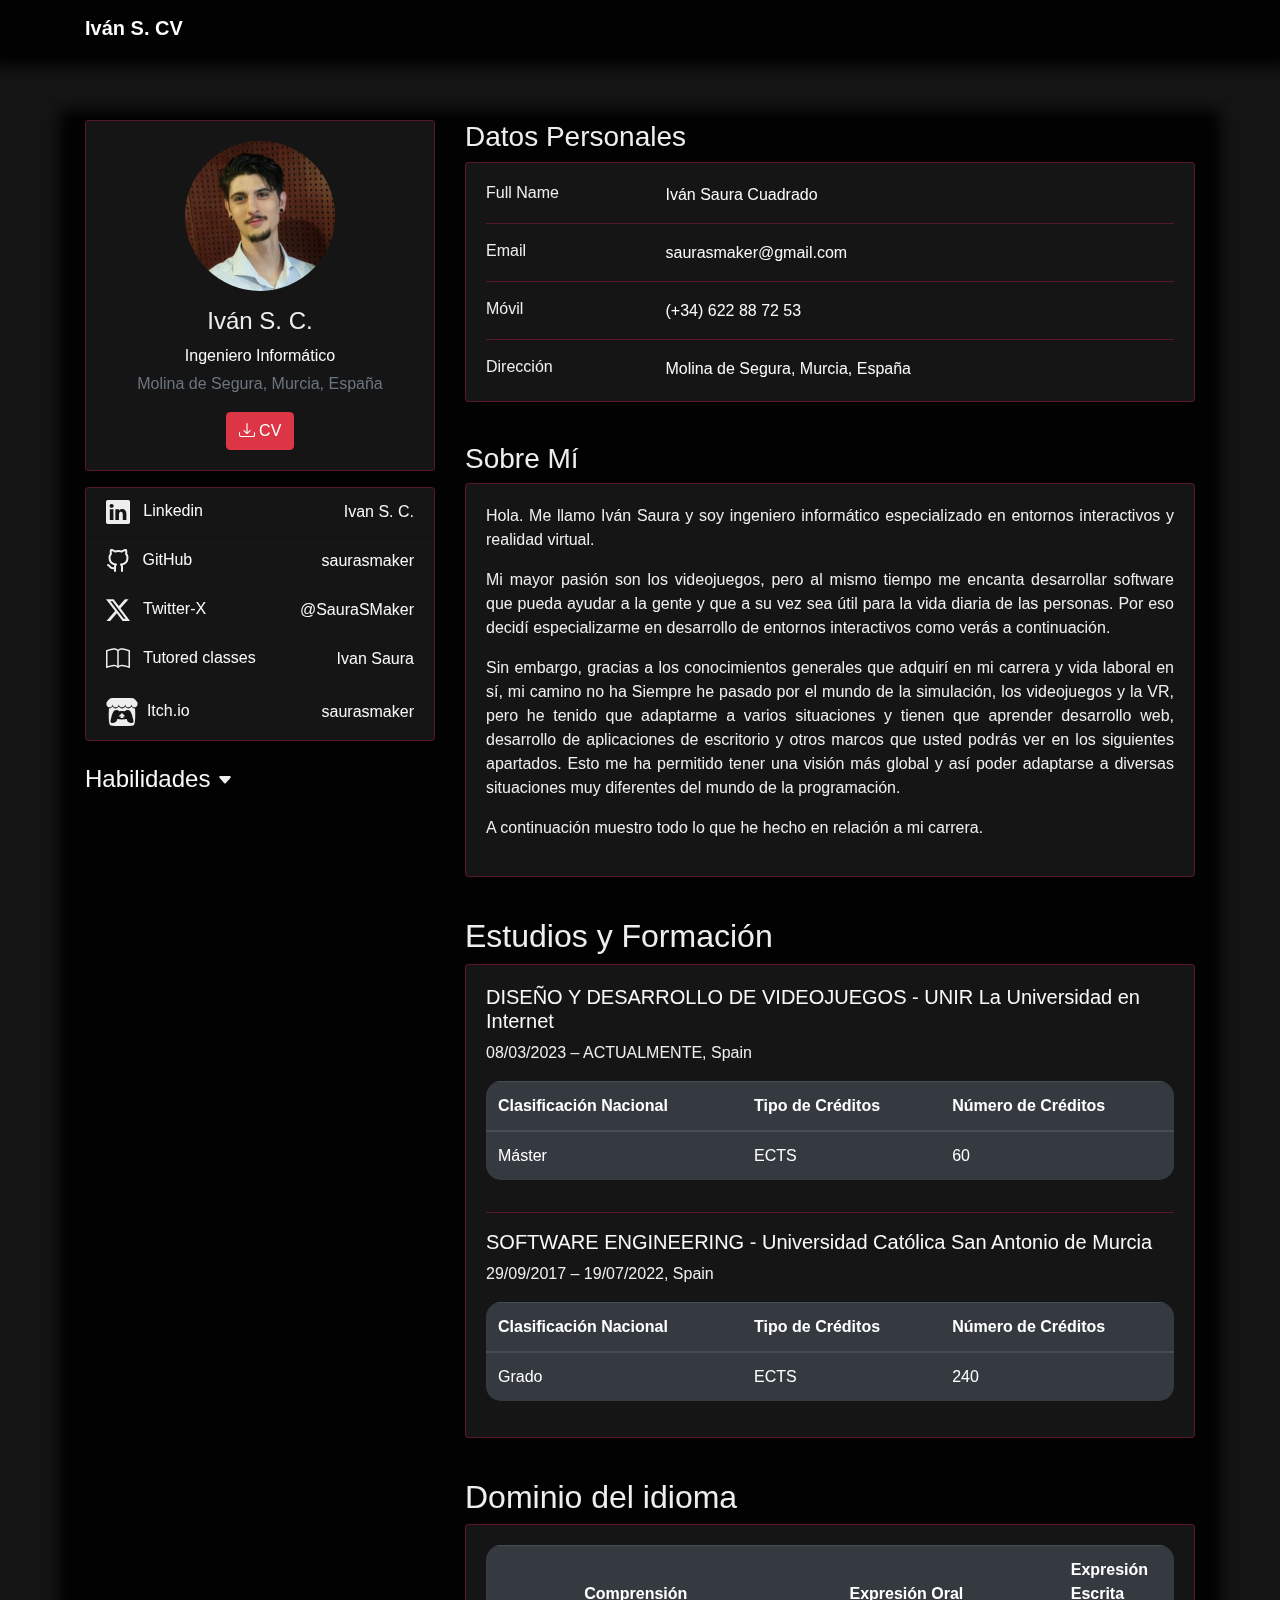
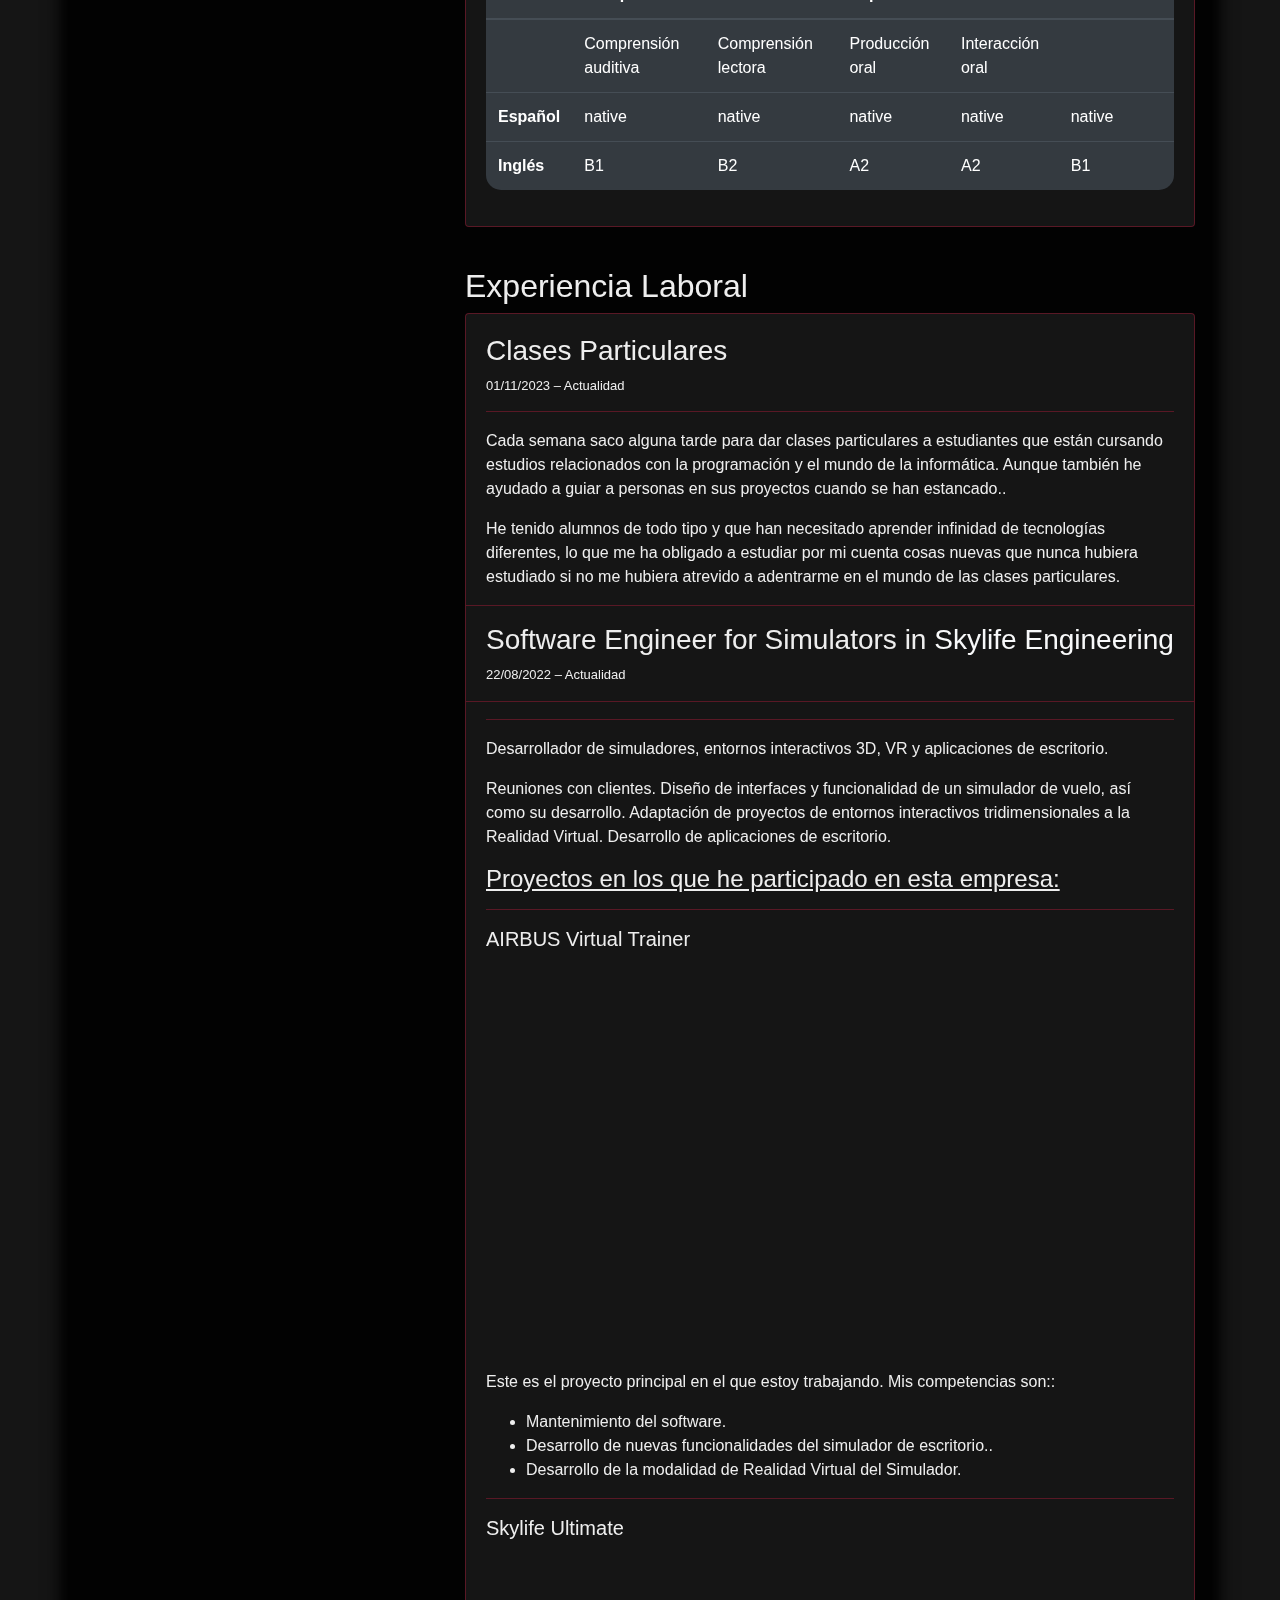
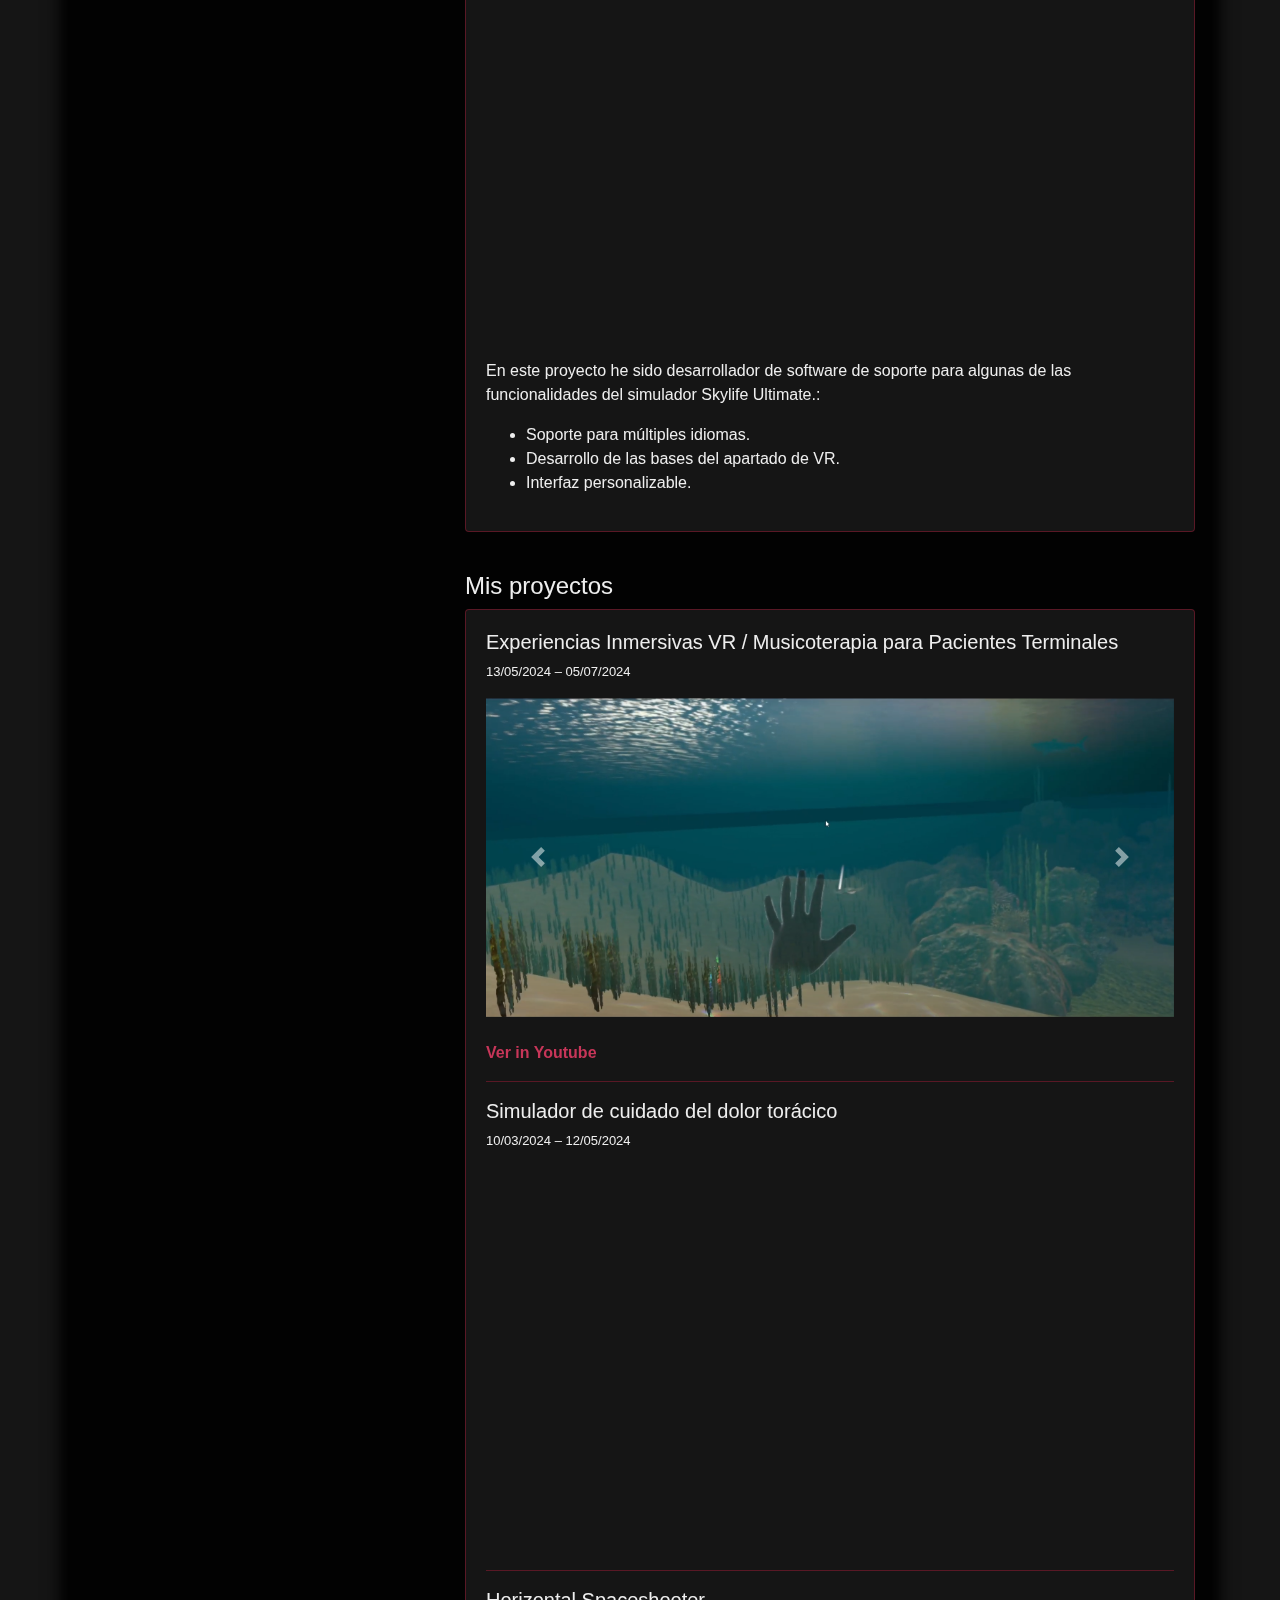
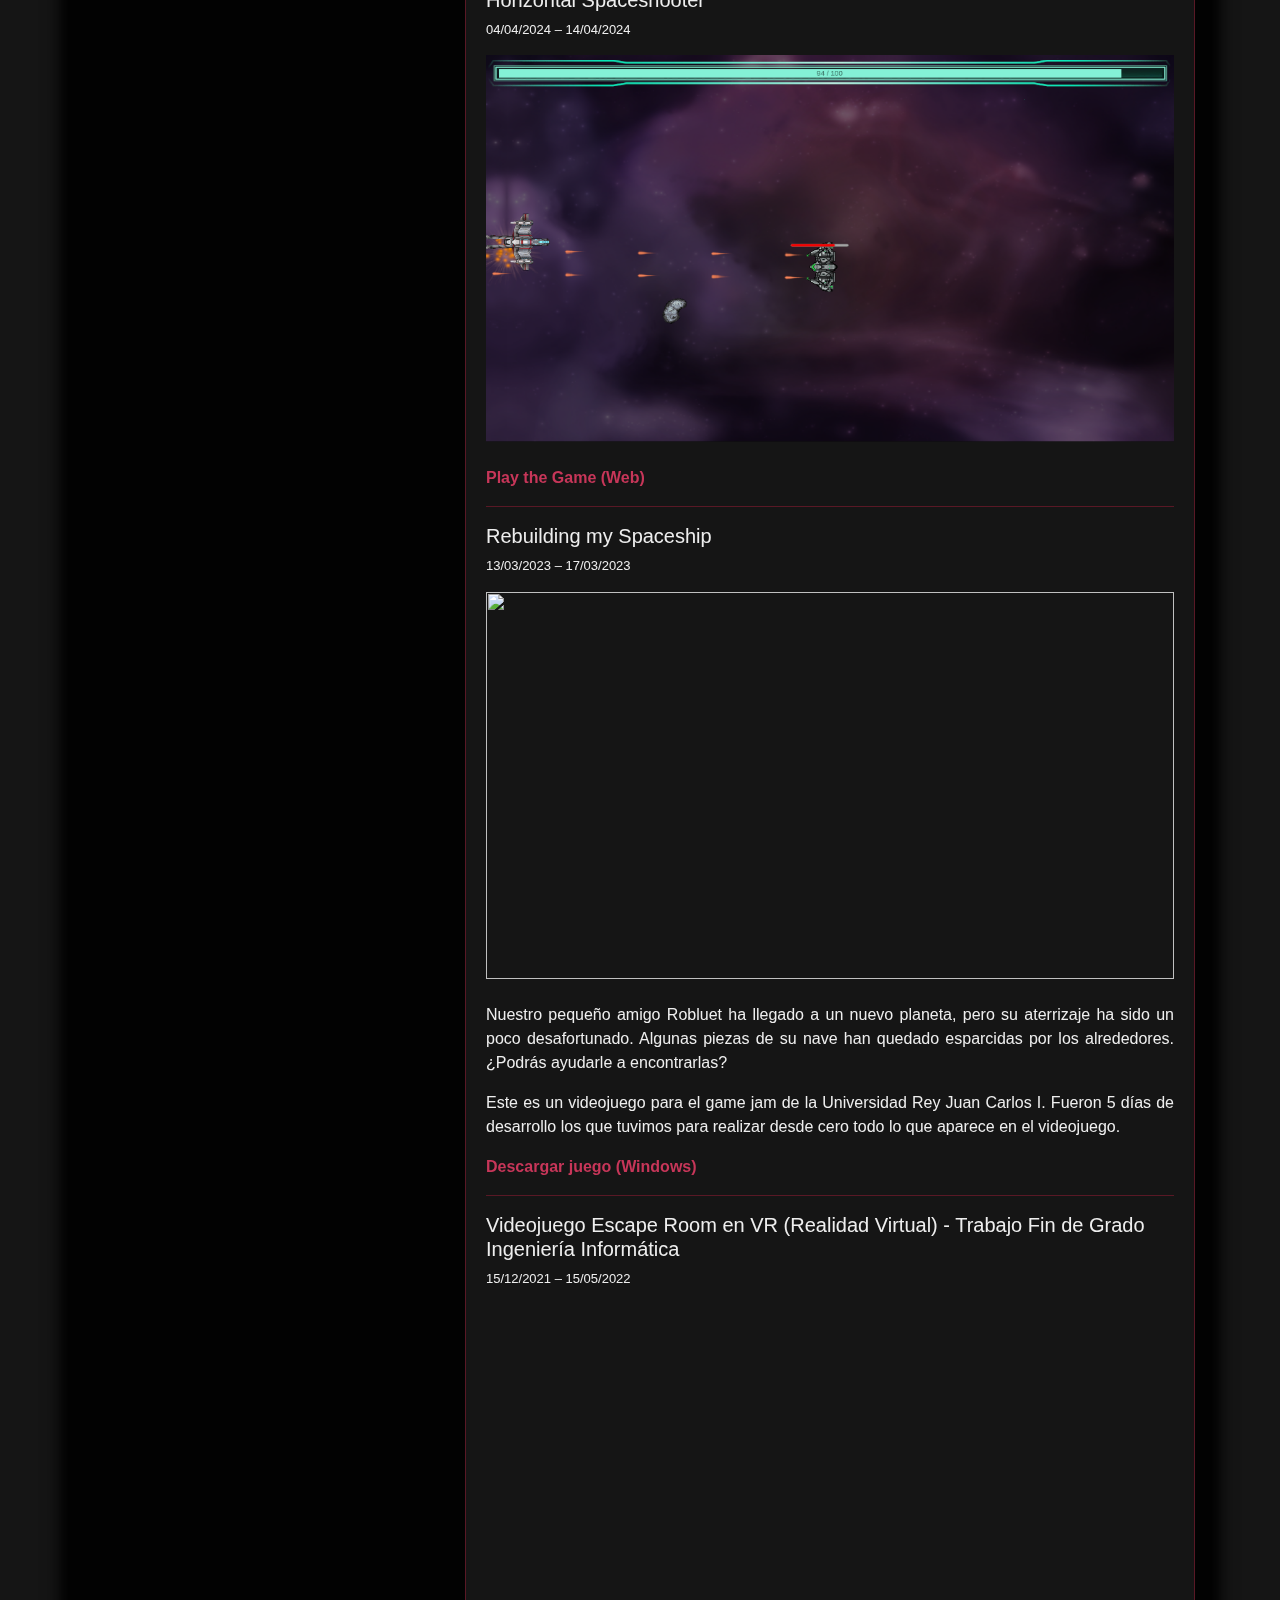
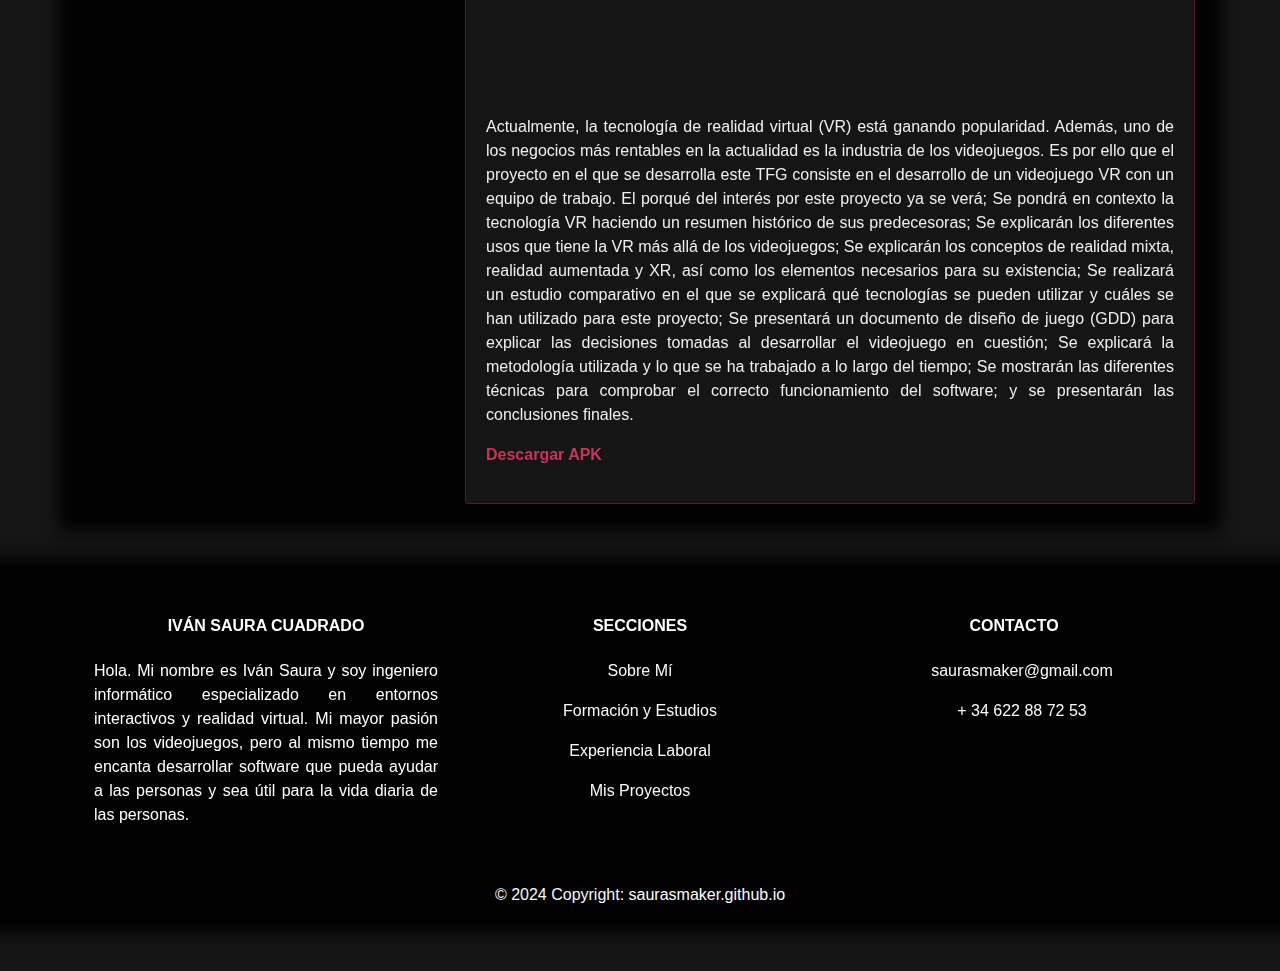
==== es/index.html @ b7dce436 "español" ====
<!DOCTYPE html>
<html lang="es">

<head>
    <meta charset="UTF-8">
    <meta name="viewport" content="width=device-width, initial-scale=1.0">
    <title>Iván CV</title>

    <link rel="stylesheet" href="https://cdn.jsdelivr.net/npm/bootstrap@4.3.1/dist/css/bootstrap.min.css"
        integrity="sha384-ggOyR0iXCbMQv3Xipma34MD+dH/1fQ784/j6cY/iJTQUOhcWr7x9JvoRxT2MZw1T" crossorigin="anonymous">
    <link rel="stylesheet" href="https://cdn.jsdelivr.net/npm/bootstrap-icons@1.3.0/font/bootstrap-icons.css">

    <link rel="stylesheet" href="../css/main.css">
</head>

<body>

    <nav class="navbar navbar-expand-md fixed-top main-container">
        <div class="container">
            <a class="navbar-brand home-title" href="#">Iván S. CV</a>
            <button class="navbar-toggler" type="button" data-toggle="collapse" data-target="#navbarCollapse"
                aria-controls="navbarCollapse" aria-expanded="false" aria-label="Toggle navigation">
                <span class="navbar-toggler-icon"></span>
            </button>
        </div>
    </nav>

    <br /><br /><br /><br /><br />

    <div class="container main-container">
        <div class="main-body">

            <div class="row gutters-sm">
                <div class="col-md-4 mb-3">
                    <div id="left-profile-panel" class="profile-frame-top-fixed">
                        <div class="card">
                            <div class="card-body">
                                <div class="d-flex flex-column align-items-center text-center">
                                    <img src="../img/ivan_profile_photo.jpg" alt="Admin" class="rounded-circle"
                                        width="150">
                                    <div class="mt-3">
                                        <h4>Iván S. C.</h4>
                                        <p class="text-light mb-1">Ingeniero Informático</p>
                                        <p class="text-muted font-size-sm">Molina de Segura, Murcia, España</p>
                                        <!--<button class="btn btn-primary">Follow</button>-->
                                        <a class="btn btn-danger" target="_blank"
                                            href="download/Ivan_Saura_Cuadrado_CV.pdf"
                                            download="Ivan_Saura_Cuadrado_CV.pdf"><i class="bi bi-download"></i> CV</a>
                                    </div>
                                </div>
                            </div>
                        </div>

                        <div class="card mt-3">
                            <ul class="list-group list-group-flush">
                                <!--<li class="list-group-item d-flex justify-content-between align-items-center flex-wrap">
                                <h6 class="mb-0"><svg xmlns="http://www.w3.org/2000/svg" width="24" height="24"
                                        viewBox="0 0 24 24" fill="none" stroke="currentColor" stroke-width="2"
                                        stroke-linecap="round" stroke-linejoin="round"
                                        class="feather feather-globe mr-2 icon-inline">
                                        <circle cx="12" cy="12" r="10"></circle>
                                        <line x1="2" y1="12" x2="22" y2="12"></line>
                                        <path
                                            d="M12 2a15.3 15.3 0 0 1 4 10 15.3 15.3 0 0 1-4 10 15.3 15.3 0 0 1-4-10 15.3 15.3 0 0 1 4-10z">
                                        </path>
                                    </svg>Website</h6>
                                <span class="text-light">https://bootdey.com</span>
                            </li>-->
                                <li
                                    class="list-group-item d-flex justify-content-between align-items-center flex-wrap dark-background">
                                    <h6 class="mb-0"><svg xmlns="http://www.w3.org/2000/svg" width="24" height="24"
                                            fill="currentColor" class="bi bi-linkedin" viewBox="0 0 16 16">
                                            <path
                                                d="M0 1.146C0 .513.526 0 1.175 0h13.65C15.474 0 16 .513 16 1.146v13.708c0 .633-.526 1.146-1.175 1.146H1.175C.526 16 0 15.487 0 14.854zm4.943 12.248V6.169H2.542v7.225zm-1.2-8.212c.837 0 1.358-.554 1.358-1.248-.015-.709-.52-1.248-1.342-1.248S2.4 3.226 2.4 3.934c0 .694.521 1.248 1.327 1.248zm4.908 8.212V9.359c0-.216.016-.432.08-.586.173-.431.568-.878 1.232-.878.869 0 1.216.662 1.216 1.634v3.865h2.401V9.25c0-2.22-1.184-3.252-2.764-3.252-1.274 0-1.845.7-2.165 1.193v.025h-.016l.016-.025V6.169h-2.4c.03.678 0 7.225 0 7.225z" />
                                        </svg>&nbsp;&nbsp;&nbsp;<a class="text-light red-hover"
                                            href="https://www.linkedin.com/in/ivan-saura-cuadrado"
                                            target="_blank">Linkedin</a>&nbsp;</h6>
                                    <span><a class="text-light red-hover red-hover"
                                            href="https://www.linkedin.com/in/ivan-saura-cuadrado" target="_blank"> Ivan
                                            S.
                                            C.</a></span>
                                </li>

                                <li
                                    class="list-group-item d-flex justify-content-between align-items-center flex-wrap dark-background">
                                    <h6 class="mb-0"><svg xmlns="http://www.w3.org/2000/svg" width="24" height="24"
                                            viewBox="0 0 24 24" fill="none" stroke="currentColor" stroke-width="2"
                                            stroke-linecap="round" stroke-linejoin="round"
                                            class="feather feather-github mr-2 icon-inline">
                                            <path
                                                d="M9 19c-5 1.5-5-2.5-7-3m14 6v-3.87a3.37 3.37 0 0 0-.94-2.61c3.14-.35 6.44-1.54 6.44-7A5.44 5.44 0 0 0 20 4.77 5.07 5.07 0 0 0 19.91 1S18.73.65 16 2.48a13.38 13.38 0 0 0-7 0C6.27.65 5.09 1 5.09 1A5.07 5.07 0 0 0 5 4.77a5.44 5.44 0 0 0-1.5 3.78c0 5.42 3.3 6.61 6.44 7A3.37 3.37 0 0 0 9 18.13V22">
                                            </path>
                                        </svg>&nbsp;<a class="text-light red-hover red-hover"
                                            href="https://github.com/saurasmaker" target="_blank">GitHub</a></h6>
                                    <span><a class="text-light red-hover" href="https://github.com/saurasmaker"
                                            target="_blank">saurasmaker</a></span>
                                </li>
                                <li
                                    class="list-group-item d-flex justify-content-between align-items-center flex-wrap dark-background">
                                    <h6 class="mb-0">
                                        <svg xmlns="http://www.w3.org/2000/svg" width="24" height="24"
                                            fill="currentColor" class="bi bi-twitter-x" viewBox="0 0 16 16">
                                            <path
                                                d="M12.6.75h2.454l-5.36 6.142L16 15.25h-4.937l-3.867-5.07-4.425 5.07H.316l5.733-6.57L0 .75h5.063l3.495 4.633L12.601.75Zm-.86 13.028h1.36L4.323 2.145H2.865z" />
                                        </svg>
                                        &nbsp;
                                        <a class="text-light red-hover" href="https://x.com/SauraSMaker"
                                            target="_blank">Twitter-X</a>
                                    </h6>
                                    <span><a class="text-light red-hover" href="https://x.com/SauraSMaker"
                                            target="_blank">@SauraSMaker</a></span>
                                </li>
                                <li
                                    class="list-group-item d-flex justify-content-between align-items-center flex-wrap dark-background">
                                    <h6 class="mb-0"><svg xmlns="http://www.w3.org/2000/svg" width="24" height="24"
                                            fill="currentColor" class="bi bi-book" viewBox="0 0 16 16">
                                            <path
                                                d="M1 2.828c.885-.37 2.154-.769 3.388-.893 1.33-.134 2.458.063 3.112.752v9.746c-.935-.53-2.12-.603-3.213-.493-1.18.12-2.37.461-3.287.811zm7.5-.141c.654-.689 1.782-.886 3.112-.752 1.234.124 2.503.523 3.388.893v9.923c-.918-.35-2.107-.692-3.287-.81-1.094-.111-2.278-.039-3.213.492zM8 1.783C7.015.936 5.587.81 4.287.94c-1.514.153-3.042.672-3.994 1.105A.5.5 0 0 0 0 2.5v11a.5.5 0 0 0 .707.455c.882-.4 2.303-.881 3.68-1.02 1.409-.142 2.59.087 3.223.877a.5.5 0 0 0 .78 0c.633-.79 1.814-1.019 3.222-.877 1.378.139 2.8.62 3.681 1.02A.5.5 0 0 0 16 13.5v-11a.5.5 0 0 0-.293-.455c-.952-.433-2.48-.952-3.994-1.105C10.413.809 8.985.936 8 1.783" />
                                        </svg> &nbsp;&nbsp;<a class="text-light red-hover"
                                            href="https://www.milanuncios.com/anuncios-usuario/ivan-231585839.htm"
                                            target="_blank">Tutored classes</a></h6>
                                    <span><a class="text-light red-hover"
                                            href="https://www.milanuncios.com/anuncios-usuario/ivan-231585839.htm"
                                            target="_blank">Ivan Saura</a></span>
                                </li>

                                <li
                                    class="dark-background list-group-item d-flex justify-content-between align-items-center flex-wrap">
                                    <h6 class="mb-0">
                                        <svg xmlns="http://www.w3.org/2000/svg" fill="currentColor" width="32"
                                            height="32" viewBox="0 0 512 512">
                                            <path
                                                d="M71.9 34.8C50.2 47.7 7.4 96.8 7 109.7v21.3c0 27.1 25.3 50.8 48.3 50.8 27.6 0 50.5-22.9 50.5-50 0 27.1 22.2 50 49.8 50s49-22.9 49-50c0 27.1 23.6 50 51.2 50h.5c27.6 0 51.2-22.9 51.2-50 0 27.1 21.5 50 49 50s49.8-22.9 49.8-50c0 27.1 23 50 50.5 50 23 0 48.3-23.8 48.3-50.8v-21.3c-.4-12.9-43.2-62.1-64.9-75C372.6 32.4 325.8 32 256 32S91.1 33.1 71.9 34.8zm132.3 134.4c-22 38.4-77.9 38.7-99.9 .3-13.2 23.1-43.2 32.1-56 27.7-3.9 40.2-13.7 237.1 17.7 269.2 80 18.7 302.1 18.1 379.8 0 31.7-32.3 21.3-232 17.8-269.2-12.9 4.4-42.9-4.6-56-27.7-22 38.5-77.9 38.1-99.9-.2-7.1 12.5-23.1 28.9-51.8 28.9a57.5 57.5 0 0 1 -51.8-28.9zm-41.6 53.8c16.5 0 31.1 0 49.2 19.8a436.9 436.9 0 0 1 88.2 0C318.2 223 332.9 223 349.3 223c52.3 0 65.2 77.5 83.9 144.5 17.3 62.2-5.5 63.7-34 63.7-42.2-1.6-65.5-32.2-65.5-62.8-39.3 6.4-101.9 8.8-155.6 0 0 30.6-23.3 61.2-65.5 62.8-28.4-.1-51.2-1.6-33.9-63.7 18.7-67 31.6-144.5 83.9-144.5zM256 270.8s-44.4 40.8-52.4 55.2l29-1.2v25.3c0 1.6 21.3 .2 23.3 .2 11.7 .5 23.3 1 23.3-.2v-25.3l29 1.2c-8-14.5-52.4-55.2-52.4-55.2z" />
                                        </svg>
                                        &nbsp;<a class="text-light red-hover" href="https://itch.io/profile/saurasmaker"
                                            target="_blank">Itch.io</a>
                                    </h6>
                                    <span class="text-light"><a class="text-light red-hover"
                                            href="https://itch.io/profile/saurasmaker"
                                            target="_blank">saurasmaker</a></span>
                                </li>

                            </ul>
                        </div>


                        <br />

                        <div>
                            <!-------------------->
                            <!-- SKILLS -->
                            <!-------------------->
                            <a id="skills-collapse-button" class="text-toogle text-light" data-toggle="collapse"
                                href="#digital-skills-collapse" role="button" aria-expanded="false"
                                aria-controls="collapseExample">
                                <h4>Habilidades
                                    <span class="text-collapsed"><svg xmlns="http://www.w3.org/2000/svg" width="16"
                                            height="16" fill="currentColor" class="bi bi-caret-down-fill"
                                            viewBox="0 0 16 16">
                                            <path
                                                d="M7.247 11.14 2.451 5.658C1.885 5.013 2.345 4 3.204 4h9.592a1 1 0 0 1 .753 1.659l-4.796 5.48a1 1 0 0 1-1.506 0z" />
                                        </svg></span>
                                    <span class="text-expanded"><svg xmlns="http://www.w3.org/2000/svg" width="16"
                                            height="16" fill="currentColor" class="bi bi-caret-up-fill"
                                            viewBox="0 0 16 16">
                                            <path
                                                d="m7.247 4.86-4.796 5.481c-.566.647-.106 1.659.753 1.659h9.592a1 1 0 0 0 .753-1.659l-4.796-5.48a1 1 0 0 0-1.506 0z" />
                                        </svg></span>
                                </h4>
                            </a>

                            <div class="collapse" id="digital-skills-collapse">
                                <div class="row gutters-sm">
                                    <div class="col-sm-12 mb-3">

                                        <div class="card h-100">
                                            <div class="card-body">
                                                <div>
                                                    <h6 class="d-flex align-items-center mb-3">Lenguajes de Programación
                                                    </h6>

                                                    <!-- JAVA -->
                                                    <a class="text-toogle text-light red-hover" data-toggle="collapse"
                                                        href="#java-collapse" role="button" aria-expanded="false"
                                                        aria-controls="collapseExample">
                                                        <small>Java</small>
                                                        <span class="text-collapsed"><svg
                                                                xmlns="http://www.w3.org/2000/svg" width="16"
                                                                height="16" fill="currentColor"
                                                                class="bi bi-caret-down-fill" viewBox="0 0 16 16">
                                                                <path
                                                                    d="M7.247 11.14 2.451 5.658C1.885 5.013 2.345 4 3.204 4h9.592a1 1 0 0 1 .753 1.659l-4.796 5.48a1 1 0 0 1-1.506 0z" />
                                                            </svg></span>
                                                        <span class="text-expanded"><svg
                                                                xmlns="http://www.w3.org/2000/svg" width="16"
                                                                height="16" fill="currentColor"
                                                                class="bi bi-caret-up-fill" viewBox="0 0 16 16">
                                                                <path
                                                                    d="m7.247 4.86-4.796 5.481c-.566.647-.106 1.659.753 1.659h9.592a1 1 0 0 0 .753-1.659l-4.796-5.48a1 1 0 0 0-1.506 0z" />
                                                            </svg></span>
                                                    </a>

                                                    <div class="progress mb-3" style="height: 5px">
                                                        <div class="progress-bar progress-bar-red" role="progressbar"
                                                            style="width: 90%" aria-valuenow="90" aria-valuemin="0"
                                                            aria-valuemax="100"></div>
                                                    </div>
                                                    <div class="accordion-item">
                                                        <div class="collapse" id="java-collapse">
                                                            <p>
                                                                Aprendí Java en la universidad. La asignatura de
                                                                Programación Orientada a Objetos en la que también
                                                                aprendimos a hacer aplicaciones de escritorio con swing
                                                                se estudió con Java. Además, también se estudiaron en
                                                                Java las materias 1 y 2 de aplicaciones distribuidas
                                                                donde estudiamos cómo gestionar diferentes hilos de
                                                                ejecución, conexión de socket y backend de aplicaciones
                                                                web.
                                                            </p>
                                                        </div>
                                                    </div>


                                                    <!-- JavaScript -->
                                                    <a class="text-toogle text-light red-hover" data-toggle="collapse"
                                                        href="#javascript-collapse" role="button" aria-expanded="false"
                                                        aria-controls="collapseExample">
                                                        <small>JavaScript</small>
                                                        <span class="text-collapsed"><svg
                                                                xmlns="http://www.w3.org/2000/svg" width="16"
                                                                height="16" fill="currentColor"
                                                                class="bi bi-caret-down-fill" viewBox="0 0 16 16">
                                                                <path
                                                                    d="M7.247 11.14 2.451 5.658C1.885 5.013 2.345 4 3.204 4h9.592a1 1 0 0 1 .753 1.659l-4.796 5.48a1 1 0 0 1-1.506 0z" />
                                                            </svg></span>
                                                        <span class="text-expanded"><svg
                                                                xmlns="http://www.w3.org/2000/svg" width="16"
                                                                height="16" fill="currentColor"
                                                                class="bi bi-caret-up-fill" viewBox="0 0 16 16">
                                                                <path
                                                                    d="m7.247 4.86-4.796 5.481c-.566.647-.106 1.659.753 1.659h9.592a1 1 0 0 0 .753-1.659l-4.796-5.48a1 1 0 0 0-1.506 0z" />
                                                            </svg></span>
                                                    </a>
                                                    <div class="progress mb-3" style="height: 5px">
                                                        <div class="progress-bar progress-bar-red" role="progressbar"
                                                            style="width: 60%" aria-valuenow="60" aria-valuemin="0"
                                                            aria-valuemax="100"></div>
                                                    </div>
                                                    <div class="accordion-item">
                                                        <div class="collapse" id="javascript-collapse">
                                                            <p>
                                                                He ido aprendiendo este lenguaje a lo largo de mi
                                                                carrera profesional, ya que los simuladores suelen tener
                                                                interfaces hechas en HTML5, por lo que si necesitaba
                                                                dinamizar la interfaz tenía que usar JavaScript.
                                                            </p>
                                                        </div>
                                                    </div>


                                                    <!-- C++ -->
                                                    <a class="text-toogle text-light red-hover" data-toggle="collapse"
                                                        href="#cpp-collapse" role="button" aria-expanded="false"
                                                        aria-controls="collapseExample">
                                                        <small>C++</small>
                                                        <span class="text-collapsed"><svg
                                                                xmlns="http://www.w3.org/2000/svg" width="16"
                                                                height="16" fill="currentColor"
                                                                class="bi bi-caret-down-fill" viewBox="0 0 16 16">
                                                                <path
                                                                    d="M7.247 11.14 2.451 5.658C1.885 5.013 2.345 4 3.204 4h9.592a1 1 0 0 1 .753 1.659l-4.796 5.48a1 1 0 0 1-1.506 0z" />
                                                            </svg></span>
                                                        <span class="text-expanded"><svg
                                                                xmlns="http://www.w3.org/2000/svg" width="16"
                                                                height="16" fill="currentColor"
                                                                class="bi bi-caret-up-fill" viewBox="0 0 16 16">
                                                                <path
                                                                    d="m7.247 4.86-4.796 5.481c-.566.647-.106 1.659.753 1.659h9.592a1 1 0 0 0 .753-1.659l-4.796-5.48a1 1 0 0 0-1.506 0z" />
                                                            </svg></span>
                                                    </a>
                                                    <div class="progress mb-3" style="height: 5px">
                                                        <div class="progress-bar progress-bar-red" role="progressbar"
                                                            style="width: 70%" aria-valuenow="70" aria-valuemin="0"
                                                            aria-valuemax="100"></div>
                                                    </div>
                                                    <div class="accordion-item">
                                                        <div class="collapse" id="cpp-collapse">
                                                            <p>
                                                                He usado C++ en Skylife para crear interfaces
                                                                superpuestas en simuladores.
                                                            </p>
                                                        </div>
                                                    </div>


                                                    <!-- C# -->
                                                    <a class="text-toogle text-light red-hover" data-toggle="collapse"
                                                        href="#csharp-collapse" role="button" aria-expanded="false"
                                                        aria-controls="collapseExample">
                                                        <small>C#</small>
                                                        <span class="text-collapsed"><svg
                                                                xmlns="http://www.w3.org/2000/svg" width="16"
                                                                height="16" fill="currentColor"
                                                                class="bi bi-caret-down-fill" viewBox="0 0 16 16">
                                                                <path
                                                                    d="M7.247 11.14 2.451 5.658C1.885 5.013 2.345 4 3.204 4h9.592a1 1 0 0 1 .753 1.659l-4.796 5.48a1 1 0 0 1-1.506 0z" />
                                                            </svg></span>
                                                        <span class="text-expanded"><svg
                                                                xmlns="http://www.w3.org/2000/svg" width="16"
                                                                height="16" fill="currentColor"
                                                                class="bi bi-caret-up-fill" viewBox="0 0 16 16">
                                                                <path
                                                                    d="m7.247 4.86-4.796 5.481c-.566.647-.106 1.659.753 1.659h9.592a1 1 0 0 0 .753-1.659l-4.796-5.48a1 1 0 0 0-1.506 0z" />
                                                            </svg></span>
                                                    </a>
                                                    <div class="progress mb-3" style="height: 5px">
                                                        <div class="progress-bar progress-bar-red" role="progressbar"
                                                            style="width: 90%" aria-valuenow="90" aria-valuemin="0"
                                                            aria-valuemax="100"></div>
                                                    </div>
                                                    <div class="accordion-item">
                                                        <div class="collapse" id="csharp-collapse">
                                                            <p>
                                                                C# es el lenguaje de programación que utiliza Unity y
                                                                por eso es el que mejor uso, ya que tanto mis proyectos
                                                                personales como los simuladores de Skylife están hechos
                                                                con Unity. Además, hice aplicaciones de escritorio
                                                                usando WindowsForms para un curso de mi carrera llamado
                                                                Programación Visual Avanzada, y también usé C#.
                                                            </p>
                                                        </div>
                                                    </div>


                                                    <!-- PHP -->
                                                    <a class="text-toogle text-light red-hover" data-toggle="collapse"
                                                        href="#php-collapse" role="button" aria-expanded="false"
                                                        aria-controls="collapseExample">
                                                        <small>PHP</small>
                                                        <span class="text-collapsed"><svg
                                                                xmlns="http://www.w3.org/2000/svg" width="16"
                                                                height="16" fill="currentColor"
                                                                class="bi bi-caret-down-fill" viewBox="0 0 16 16">
                                                                <path
                                                                    d="M7.247 11.14 2.451 5.658C1.885 5.013 2.345 4 3.204 4h9.592a1 1 0 0 1 .753 1.659l-4.796 5.48a1 1 0 0 1-1.506 0z" />
                                                            </svg></span>
                                                        <span class="text-expanded"><svg
                                                                xmlns="http://www.w3.org/2000/svg" width="16"
                                                                height="16" fill="currentColor"
                                                                class="bi bi-caret-up-fill" viewBox="0 0 16 16">
                                                                <path
                                                                    d="m7.247 4.86-4.796 5.481c-.566.647-.106 1.659.753 1.659h9.592a1 1 0 0 0 .753-1.659l-4.796-5.48a1 1 0 0 0-1.506 0z" />
                                                            </svg></span>
                                                    </a>
                                                    <div class="progress mb-3" style="height: 5px">
                                                        <div class="progress-bar progress-bar-red" role="progressbar"
                                                            style="width: 60%" aria-valuenow="60" aria-valuemin="0"
                                                            aria-valuemax="100"></div>
                                                    </div>
                                                    <div class="accordion-item">
                                                        <div class="collapse" id="php-collapse">
                                                            <p>
                                                                He aprendido PHP por dos razones:
                                                            <ul>
                                                                <li>Hice una aplicación web con XAMPP para gestionar las
                                                                    clases particulares que doy hoy en día. La parte
                                                                    posterior de esta página está hecha con PHP.</li>
                                                                <li>Fue el lenguaje que estudiamos para realizar el back
                                                                    end de las páginas web realizadas en la asignatura
                                                                    de Laboratorio de la carrera.
                                                                </li>
                                                            </ul>
                                                            </p>
                                                        </div>
                                                    </div>


                                                    <!-- Python -->
                                                    <a class="text-toogle text-light red-hover" data-toggle="collapse"
                                                        href="#python-collapse" role="button" aria-expanded="false"
                                                        aria-controls="collapseExample">
                                                        <small>Python</small>
                                                        <span class="text-collapsed"><svg
                                                                xmlns="http://www.w3.org/2000/svg" width="16"
                                                                height="16" fill="currentColor"
                                                                class="bi bi-caret-down-fill" viewBox="0 0 16 16">
                                                                <path
                                                                    d="M7.247 11.14 2.451 5.658C1.885 5.013 2.345 4 3.204 4h9.592a1 1 0 0 1 .753 1.659l-4.796 5.48a1 1 0 0 1-1.506 0z" />
                                                            </svg></span>
                                                        <span class="text-expanded"><svg
                                                                xmlns="http://www.w3.org/2000/svg" width="16"
                                                                height="16" fill="currentColor"
                                                                class="bi bi-caret-up-fill" viewBox="0 0 16 16">
                                                                <path
                                                                    d="m7.247 4.86-4.796 5.481c-.566.647-.106 1.659.753 1.659h9.592a1 1 0 0 0 .753-1.659l-4.796-5.48a1 1 0 0 0-1.506 0z" />
                                                            </svg></span>
                                                    </a>
                                                    <div class="progress mb-3" style="height: 5px">
                                                        <div class="progress-bar progress-bar-red" role="progressbar"
                                                            style="width: 80%" aria-valuenow="80" aria-valuemin="0"
                                                            aria-valuemax="100"></div>
                                                    </div>
                                                    <div class="accordion-item">
                                                        <div class="collapse" id="python-collapse">
                                                            <p>
                                                                Las herramientas externas de generación de contenidos
                                                                para simuladores con las que he trabajado están
                                                                desarrolladas en Python, por lo que he aprendido mucho
                                                                sobre este lenguaje desde que comencé mi carrera
                                                                profesional.
                                                            </p>
                                                        </div>
                                                    </div>

                                                    <!-- SQL -->
                                                    <a class="text-toogle text-light red-hover" data-toggle="collapse"
                                                        href="#sql-collapse" role="button" aria-expanded="false"
                                                        aria-controls="collapseExample">
                                                        <small>SQL</small>
                                                        <span class="text-collapsed"><svg
                                                                xmlns="http://www.w3.org/2000/svg" width="16"
                                                                height="16" fill="currentColor"
                                                                class="bi bi-caret-down-fill" viewBox="0 0 16 16">
                                                                <path
                                                                    d="M7.247 11.14 2.451 5.658C1.885 5.013 2.345 4 3.204 4h9.592a1 1 0 0 1 .753 1.659l-4.796 5.48a1 1 0 0 1-1.506 0z" />
                                                            </svg></span>
                                                        <span class="text-expanded"><svg
                                                                xmlns="http://www.w3.org/2000/svg" width="16"
                                                                height="16" fill="currentColor"
                                                                class="bi bi-caret-up-fill" viewBox="0 0 16 16">
                                                                <path
                                                                    d="m7.247 4.86-4.796 5.481c-.566.647-.106 1.659.753 1.659h9.592a1 1 0 0 0 .753-1.659l-4.796-5.48a1 1 0 0 0-1.506 0z" />
                                                            </svg></span>
                                                    </a>
                                                    <div class="progress mb-3" style="height: 5px">
                                                        <div class="progress-bar progress-bar-red" role="progressbar"
                                                            style="width: 50%" aria-valuenow="50" aria-valuemin="0"
                                                            aria-valuemax="100"></div>
                                                    </div>
                                                    <div class="accordion-item">
                                                        <div class="collapse" id="sql-collapse">
                                                            <p>
                                                                He utilizado este lenguaje a lo largo de mis estudios ya
                                                                que casi todas las aplicaciones realizadas en las
                                                                prácticas debían estar conectadas a una base de datos
                                                                para practicar conectándola con la aplicación
                                                                desarrollada.

                                                                Además, es el lenguaje utilizado para gestionar las
                                                                bases de datos basadas en SQL en las que he trabajado.
                                                            </p>
                                                        </div>
                                                    </div>

                                                </div>
                                            </div>
                                        </div>
                                    </div>

                                    <!-------------------->
                                    <!-- WEB -->
                                    <!-------------------->

                                    <div class="col-sm-12 mb-3">
                                        <div class="card h-100">
                                            <div class="card-body">
                                                <h6 class="d-flex align-items-center mb-3">Web</h6>

                                                <!-- HTML -->
                                                <a class="text-toogle text-light red-hover" data-toggle="collapse"
                                                    href="#html-collapse" role="button" aria-expanded="false"
                                                    aria-controls="collapseExample">
                                                    <small>HTML</small>
                                                    <span class="text-collapsed"><svg xmlns="http://www.w3.org/2000/svg"
                                                            width="16" height="16" fill="currentColor"
                                                            class="bi bi-caret-down-fill" viewBox="0 0 16 16">
                                                            <path
                                                                d="M7.247 11.14 2.451 5.658C1.885 5.013 2.345 4 3.204 4h9.592a1 1 0 0 1 .753 1.659l-4.796 5.48a1 1 0 0 1-1.506 0z" />
                                                        </svg></span>
                                                    <span class="text-expanded"><svg xmlns="http://www.w3.org/2000/svg"
                                                            width="16" height="16" fill="currentColor"
                                                            class="bi bi-caret-up-fill" viewBox="0 0 16 16">
                                                            <path
                                                                d="m7.247 4.86-4.796 5.481c-.566.647-.106 1.659.753 1.659h9.592a1 1 0 0 0 .753-1.659l-4.796-5.48a1 1 0 0 0-1.506 0z" />
                                                        </svg></span>
                                                </a>

                                                <div class="progress mb-3" style="height: 5px">
                                                    <div class="progress-bar progress-bar-red" role="progressbar"
                                                        style="width: 100%" aria-valuenow="100" aria-valuemin="0"
                                                        aria-valuemax="100"></div>
                                                </div>
                                                <div class="accordion-item">
                                                    <div class="collapse" id="html-collapse">
                                                        <p>
                                                            He utilizado HTML tanto para el desarrollo de esta web como
                                                            en las materias de los cursos así como en los simuladores en
                                                            los que he trabajado que tienen interfaces superpuestas.
                                                        </p>
                                                    </div>
                                                </div>


                                                <!-- CSS -->
                                                <a class="text-toogle text-light red-hover" data-toggle="collapse"
                                                    href="#css-collapse" role="button" aria-expanded="false"
                                                    aria-controls="collapseExample">
                                                    <small>CSS</small>
                                                    <span class="text-collapsed"><svg xmlns="http://www.w3.org/2000/svg"
                                                            width="16" height="16" fill="currentColor"
                                                            class="bi bi-caret-down-fill" viewBox="0 0 16 16">
                                                            <path
                                                                d="M7.247 11.14 2.451 5.658C1.885 5.013 2.345 4 3.204 4h9.592a1 1 0 0 1 .753 1.659l-4.796 5.48a1 1 0 0 1-1.506 0z" />
                                                        </svg></span>
                                                    <span class="text-expanded"><svg xmlns="http://www.w3.org/2000/svg"
                                                            width="16" height="16" fill="currentColor"
                                                            class="bi bi-caret-up-fill" viewBox="0 0 16 16">
                                                            <path
                                                                d="m7.247 4.86-4.796 5.481c-.566.647-.106 1.659.753 1.659h9.592a1 1 0 0 0 .753-1.659l-4.796-5.48a1 1 0 0 0-1.506 0z" />
                                                        </svg></span>
                                                </a>
                                                <div class="progress mb-3" style="height: 5px">
                                                    <div class="progress-bar progress-bar-red" role="progressbar"
                                                        style="width: 50%" aria-valuenow="50" aria-valuemin="0"
                                                        aria-valuemax="100"></div>
                                                </div>
                                                <div class="accordion-item">
                                                    <div class="collapse" id="css-collapse">
                                                        <p>
                                                            Aunque no soy un experto, lo he utilizado para mejorar
                                                            visualmente las interfaces de los simuladores además de esta
                                                            web y algunos proyectos de la carrera.
                                                        </p>
                                                    </div>
                                                </div>


                                                <!-- Apache / Tomcat -->
                                                <a class="text-toogle text-light red-hover" data-toggle="collapse"
                                                    href="#apache-tomcat-collapse" role="button" aria-expanded="false"
                                                    aria-controls="collapseExample">
                                                    <small>Apache / Tomcat</small>
                                                    <span class="text-collapsed"><svg xmlns="http://www.w3.org/2000/svg"
                                                            width="16" height="16" fill="currentColor"
                                                            class="bi bi-caret-down-fill" viewBox="0 0 16 16">
                                                            <path
                                                                d="M7.247 11.14 2.451 5.658C1.885 5.013 2.345 4 3.204 4h9.592a1 1 0 0 1 .753 1.659l-4.796 5.48a1 1 0 0 1-1.506 0z" />
                                                        </svg></span>
                                                    <span class="text-expanded"><svg xmlns="http://www.w3.org/2000/svg"
                                                            width="16" height="16" fill="currentColor"
                                                            class="bi bi-caret-up-fill" viewBox="0 0 16 16">
                                                            <path
                                                                d="m7.247 4.86-4.796 5.481c-.566.647-.106 1.659.753 1.659h9.592a1 1 0 0 0 .753-1.659l-4.796-5.48a1 1 0 0 0-1.506 0z" />
                                                        </svg></span>
                                                </a>
                                                <div class="progress mb-3" style="height: 5px">
                                                    <div class="progress-bar progress-bar-red" role="progressbar"
                                                        style="width: 40%" aria-valuenow="40" aria-valuemin="0"
                                                        aria-valuemax="100"></div>
                                                </div>
                                                <div class="accordion-item">
                                                    <div class="collapse" id="apache-tomcat-collapse">
                                                        <p>
                                                            Tecnología que utilizamos para aprender a alojar en un pc
                                                            local una aplicación web en la asignatura "Desarrollo de
                                                            Aplicaciones Distribuidas" de la carrera.
                                                        </p>
                                                    </div>
                                                </div>


                                                <!-- JSP -->
                                                <a class="text-toogle text-light red-hover" data-toggle="collapse"
                                                    href="#jsp-collapse" role="button" aria-expanded="false"
                                                    aria-controls="collapseExample">
                                                    <small>JSP</small>
                                                    <span class="text-collapsed"><svg xmlns="http://www.w3.org/2000/svg"
                                                            width="16" height="16" fill="currentColor"
                                                            class="bi bi-caret-down-fill" viewBox="0 0 16 16">
                                                            <path
                                                                d="M7.247 11.14 2.451 5.658C1.885 5.013 2.345 4 3.204 4h9.592a1 1 0 0 1 .753 1.659l-4.796 5.48a1 1 0 0 1-1.506 0z" />
                                                        </svg></span>
                                                    <span class="text-expanded"><svg xmlns="http://www.w3.org/2000/svg"
                                                            width="16" height="16" fill="currentColor"
                                                            class="bi bi-caret-up-fill" viewBox="0 0 16 16">
                                                            <path
                                                                d="m7.247 4.86-4.796 5.481c-.566.647-.106 1.659.753 1.659h9.592a1 1 0 0 0 .753-1.659l-4.796-5.48a1 1 0 0 0-1.506 0z" />
                                                        </svg></span>
                                                </a>
                                                <div class="progress mb-3" style="height: 5px">
                                                    <div class="progress-bar progress-bar-red" role="progressbar"
                                                        style="width: 60%" aria-valuenow="60" aria-valuemin="0"
                                                        aria-valuemax="100"></div>
                                                </div>
                                                <div class="accordion-item">
                                                    <div class="collapse" id="jsp-collapse">
                                                        <p>
                                                            Tecnología propia de JSP Java que utilizamos para crear
                                                            dinamismo en las páginas web desde el backend.
                                                        </p>
                                                    </div>
                                                </div>


                                                <!-- XAMPP -->
                                                <a class="text-toogle text-light red-hover" data-toggle="collapse"
                                                    href="#xampp-collapse" role="button" aria-expanded="false"
                                                    aria-controls="collapseExample">
                                                    <small>XAMPP</small>
                                                    <span class="text-collapsed"><svg xmlns="http://www.w3.org/2000/svg"
                                                            width="16" height="16" fill="currentColor"
                                                            class="bi bi-caret-down-fill" viewBox="0 0 16 16">
                                                            <path
                                                                d="M7.247 11.14 2.451 5.658C1.885 5.013 2.345 4 3.204 4h9.592a1 1 0 0 1 .753 1.659l-4.796 5.48a1 1 0 0 1-1.506 0z" />
                                                        </svg></span>
                                                    <span class="text-expanded"><svg xmlns="http://www.w3.org/2000/svg"
                                                            width="16" height="16" fill="currentColor"
                                                            class="bi bi-caret-up-fill" viewBox="0 0 16 16">
                                                            <path
                                                                d="m7.247 4.86-4.796 5.481c-.566.647-.106 1.659.753 1.659h9.592a1 1 0 0 0 .753-1.659l-4.796-5.48a1 1 0 0 0-1.506 0z" />
                                                        </svg></span>
                                                </a>
                                                <div class="progress mb-3" style="height: 5px">
                                                    <div class="progress-bar progress-bar-red" role="progressbar"
                                                        style="width: 60%" aria-valuenow="60" aria-valuemin="0"
                                                        aria-valuemax="100"></div>
                                                </div>
                                                <div class="accordion-item">
                                                    <div class="collapse" id="xampp-collapse">
                                                        <p>
                                                            Esta tecnología fue otra de las que aprendimos para hacer
                                                            hosting local para nuestros propios desarrollos web. También
                                                            es lo que uso para gestionar mi aplicación web para clases
                                                            privadas.
                                                        </p>
                                                    </div>
                                                </div>

                                            </div>
                                        </div>
                                    </div>

                                    <!-------------------->
                                    <!-- FRAMEWORKS -->
                                    <!-------------------->
                                    <div class="col-sm-12 mb-3">

                                        <div class="card h-100">
                                            <div class="card-body">
                                                <h6 class="d-flex align-items-center mb-3">Frameworks</h6>

                                                <!-- Qt -->
                                                <a class="text-toogle text-light red-hover" data-toggle="collapse"
                                                    href="#qt-collapse" role="button" aria-expanded="false"
                                                    aria-controls="collapseExample">
                                                    <small>Qt</small>
                                                    <span class="text-collapsed"><svg xmlns="http://www.w3.org/2000/svg"
                                                            width="16" height="16" fill="currentColor"
                                                            class="bi bi-caret-down-fill" viewBox="0 0 16 16">
                                                            <path
                                                                d="M7.247 11.14 2.451 5.658C1.885 5.013 2.345 4 3.204 4h9.592a1 1 0 0 1 .753 1.659l-4.796 5.48a1 1 0 0 1-1.506 0z" />
                                                        </svg></span>
                                                    <span class="text-expanded"><svg xmlns="http://www.w3.org/2000/svg"
                                                            width="16" height="16" fill="currentColor"
                                                            class="bi bi-caret-up-fill" viewBox="0 0 16 16">
                                                            <path
                                                                d="m7.247 4.86-4.796 5.481c-.566.647-.106 1.659.753 1.659h9.592a1 1 0 0 0 .753-1.659l-4.796-5.48a1 1 0 0 0-1.506 0z" />
                                                        </svg></span>
                                                </a>

                                                <div class="progress mb-3" style="height: 5px">
                                                    <div class="progress-bar progress-bar-red" role="progressbar"
                                                        style="width: 50%" aria-valuenow="50" aria-valuemin="0"
                                                        aria-valuemax="100"></div>
                                                </div>
                                                <div class="accordion-item">
                                                    <div class="collapse" id="qt-collapse">
                                                        <p>
                                                            Utilizado para el desarrollo de aplicaciones de escritorio
                                                            con Python y para interfaces de simulador con C++
                                                    </div>
                                                </div>


                                                <!-- jQuery -->
                                                <a class="text-toogle text-light red-hover" data-toggle="collapse"
                                                    href="#jquery-collapse" role="button" aria-expanded="false"
                                                    aria-controls="collapseExample">
                                                    <small>jQuery</small>
                                                    <span class="text-collapsed"><svg xmlns="http://www.w3.org/2000/svg"
                                                            width="16" height="16" fill="currentColor"
                                                            class="bi bi-caret-down-fill" viewBox="0 0 16 16">
                                                            <path
                                                                d="M7.247 11.14 2.451 5.658C1.885 5.013 2.345 4 3.204 4h9.592a1 1 0 0 1 .753 1.659l-4.796 5.48a1 1 0 0 1-1.506 0z" />
                                                        </svg></span>
                                                    <span class="text-expanded"><svg xmlns="http://www.w3.org/2000/svg"
                                                            width="16" height="16" fill="currentColor"
                                                            class="bi bi-caret-up-fill" viewBox="0 0 16 16">
                                                            <path
                                                                d="m7.247 4.86-4.796 5.481c-.566.647-.106 1.659.753 1.659h9.592a1 1 0 0 0 .753-1.659l-4.796-5.48a1 1 0 0 0-1.506 0z" />
                                                        </svg></span>
                                                </a>
                                                <div class="progress mb-3" style="height: 5px">
                                                    <div class="progress-bar progress-bar-red" role="progressbar"
                                                        style="width: 50%" aria-valuenow="50" aria-valuemin="0"
                                                        aria-valuemax="100"></div>
                                                </div>
                                                <div class="accordion-item">
                                                    <div class="collapse" id="jquery-collapse">
                                                        <p>
                                                            No lo suelo utilizar porque prefiero manejar JS puro, sin
                                                            embargo, lo he utilizado para agilizar el trabajo a la hora
                                                            de dinamizar las interfaces de los simuladores en los que he
                                                            trabajado.
                                                        </p>
                                                    </div>
                                                </div>


                                                <!-- Bootstrap -->
                                                <a class="text-toogle text-light red-hover" data-toggle="collapse"
                                                    href="#bootstrap-collapse" role="button" aria-expanded="false"
                                                    aria-controls="collapseExample">
                                                    <small>Bootstrap</small>
                                                    <span class="text-collapsed"><svg xmlns="http://www.w3.org/2000/svg"
                                                            width="16" height="16" fill="currentColor"
                                                            class="bi bi-caret-down-fill" viewBox="0 0 16 16">
                                                            <path
                                                                d="M7.247 11.14 2.451 5.658C1.885 5.013 2.345 4 3.204 4h9.592a1 1 0 0 1 .753 1.659l-4.796 5.48a1 1 0 0 1-1.506 0z" />
                                                        </svg></span>
                                                    <span class="text-expanded"><svg xmlns="http://www.w3.org/2000/svg"
                                                            width="16" height="16" fill="currentColor"
                                                            class="bi bi-caret-up-fill" viewBox="0 0 16 16">
                                                            <path
                                                                d="m7.247 4.86-4.796 5.481c-.566.647-.106 1.659.753 1.659h9.592a1 1 0 0 0 .753-1.659l-4.796-5.48a1 1 0 0 0-1.506 0z" />
                                                        </svg></span>
                                                </a>
                                                <div class="progress mb-3" style="height: 5px">
                                                    <div class="progress-bar progress-bar-red" role="progressbar"
                                                        style="width: 70%" aria-valuenow="70" aria-valuemin="0"
                                                        aria-valuemax="100"></div>
                                                </div>
                                                <div class="accordion-item">
                                                    <div class="collapse" id="bootstrap-collapse">
                                                        <p>
                                                            Lo uso como apoyo para desarrollar sitios web visualmente
                                                            agradables más rápido. En esta misma web he utilizado
                                                            Bootstrap.
                                                        </p>
                                                    </div>
                                                </div>

                                            </div>
                                        </div>
                                    </div>


                                    <!-------------------->
                                    <!-- Data Files -->
                                    <!-------------------->
                                    <div class="col-sm-12 mb-3">
                                        <div class="card h-100">
                                            <div class="card-body">
                                                <h6 class="d-flex align-items-center mb-3">Ficheros de Datos</h6>

                                                <!-- CSV -->
                                                <small>CSV</small>

                                                <div class="progress mb-3" style="height: 5px">
                                                    <div class="progress-bar progress-bar-red" role="progressbar"
                                                        style="width: 100%" aria-valuenow="100" aria-valuemin="0"
                                                        aria-valuemax="100"></div>
                                                </div>


                                                <!-- XML -->
                                                <small>XML</small>

                                                <div class="progress mb-3" style="height: 5px">
                                                    <div class="progress-bar progress-bar-red" role="progressbar"
                                                        style="width: 100%" aria-valuenow="100" aria-valuemin="0"
                                                        aria-valuemax="100"></div>
                                                </div>


                                                <!-- JSON -->
                                                <small>JSON</small>

                                                <div class="progress mb-3" style="height: 5px">
                                                    <div class="progress-bar progress-bar-red" role="progressbar"
                                                        style="width: 100%" aria-valuenow="100" aria-valuemin="0"
                                                        aria-valuemax="100"></div>
                                                </div>

                                            </div>
                                        </div>
                                    </div>


                                    <!-------------------->
                                    <!-- Technologies -->
                                    <!-------------------->
                                    <div class="col-sm-12 mb-3">
                                        <div class="card h-100">
                                            <div class="card-body">
                                                <h6 class="d-flex align-items-center mb-3">Tecnologías</h6>

                                                <!-- Unity 2D-->
                                                <div>
                                                    <a class="text-toogle text-light red-hover" data-toggle="collapse"
                                                        href="#unity2d-collapse" role="button" aria-expanded="false"
                                                        aria-controls="collapseExample">
                                                        <small>Unity 2D</small>
                                                        <span class="text-collapsed"><svg
                                                                xmlns="http://www.w3.org/2000/svg" width="16"
                                                                height="16" fill="currentColor"
                                                                class="bi bi-caret-down-fill" viewBox="0 0 16 16">
                                                                <path
                                                                    d="M7.247 11.14 2.451 5.658C1.885 5.013 2.345 4 3.204 4h9.592a1 1 0 0 1 .753 1.659l-4.796 5.48a1 1 0 0 1-1.506 0z" />
                                                            </svg></span>
                                                        <span class="text-expanded"><svg
                                                                xmlns="http://www.w3.org/2000/svg" width="16"
                                                                height="16" fill="currentColor"
                                                                class="bi bi-caret-up-fill" viewBox="0 0 16 16">
                                                                <path
                                                                    d="m7.247 4.86-4.796 5.481c-.566.647-.106 1.659.753 1.659h9.592a1 1 0 0 0 .753-1.659l-4.796-5.48a1 1 0 0 0-1.506 0z" />
                                                            </svg></span>
                                                    </a>

                                                    <div class="progress mb-3" style="height: 5px">
                                                        <div class="progress-bar progress-bar-red" role="progressbar"
                                                            style="width: 80%" aria-valuenow="80" aria-valuemin="0"
                                                            aria-valuemax="100"></div>
                                                    </div>
                                                    <div class="accordion-item">
                                                        <div class="collapse" id="unity2d-collapse">
                                                            <p>
                                                                Esta es la herramienta que utilizo para desarrollar los
                                                                videojuegos y demos 2D que puedes ver en la sección "Mis
                                                                Proyectos".
                                                            </p>
                                                        </div>
                                                    </div>
                                                </div>

                                                <!-- Unity 3D -->
                                                <a class="text-toogle text-light red-hover" data-toggle="collapse"
                                                    href="#unity3d-collapse" role="button" aria-expanded="false"
                                                    aria-controls="collapseExample">
                                                    <small>Unity 3D</small>
                                                    <span class="text-collapsed"><svg xmlns="http://www.w3.org/2000/svg"
                                                            width="16" height="16" fill="currentColor"
                                                            class="bi bi-caret-down-fill" viewBox="0 0 16 16">
                                                            <path
                                                                d="M7.247 11.14 2.451 5.658C1.885 5.013 2.345 4 3.204 4h9.592a1 1 0 0 1 .753 1.659l-4.796 5.48a1 1 0 0 1-1.506 0z" />
                                                        </svg></span>
                                                    <span class="text-expanded"><svg xmlns="http://www.w3.org/2000/svg"
                                                            width="16" height="16" fill="currentColor"
                                                            class="bi bi-caret-up-fill" viewBox="0 0 16 16">
                                                            <path
                                                                d="m7.247 4.86-4.796 5.481c-.566.647-.106 1.659.753 1.659h9.592a1 1 0 0 0 .753-1.659l-4.796-5.48a1 1 0 0 0-1.506 0z" />
                                                        </svg></span>
                                                </a>
                                                <div class="progress mb-3" style="height: 5px">
                                                    <div class="progress-bar progress-bar-red" role="progressbar"
                                                        style="width: 80%" aria-valuenow="80" aria-valuemin="0"
                                                        aria-valuemax="100"></div>
                                                </div>
                                                <div class="accordion-item">
                                                    <div class="collapse" id="unity3d-collapse">
                                                        <p>
                                                            Esta es la herramienta que utilizo para desarrollar las
                                                            aplicaciones y demostraciones de realidad virtual que puedes
                                                            ver en la sección "Mis proyectos".
                                                        </p>
                                                    </div>
                                                </div>


                                                <!-- Git -->
                                                <a class="text-toogle text-light red-hover" data-toggle="collapse"
                                                    href="#git-collapse" role="button" aria-expanded="false"
                                                    aria-controls="collapseExample">
                                                    <small>Git</small>
                                                    <span class="text-collapsed"><svg xmlns="http://www.w3.org/2000/svg"
                                                            width="16" height="16" fill="currentColor"
                                                            class="bi bi-caret-down-fill" viewBox="0 0 16 16">
                                                            <path
                                                                d="M7.247 11.14 2.451 5.658C1.885 5.013 2.345 4 3.204 4h9.592a1 1 0 0 1 .753 1.659l-4.796 5.48a1 1 0 0 1-1.506 0z" />
                                                        </svg></span>
                                                    <span class="text-expanded"><svg xmlns="http://www.w3.org/2000/svg"
                                                            width="16" height="16" fill="currentColor"
                                                            class="bi bi-caret-up-fill" viewBox="0 0 16 16">
                                                            <path
                                                                d="m7.247 4.86-4.796 5.481c-.566.647-.106 1.659.753 1.659h9.592a1 1 0 0 0 .753-1.659l-4.796-5.48a1 1 0 0 0-1.506 0z" />
                                                        </svg></span>
                                                </a>
                                                <div class="progress mb-3" style="height: 5px">
                                                    <div class="progress-bar progress-bar-red" role="progressbar"
                                                        style="width: 80%" aria-valuenow="80" aria-valuemin="0"
                                                        aria-valuemax="100"></div>
                                                </div>
                                                <div class="accordion-item">
                                                    <div class="collapse" id="git-collapse">
                                                        <p>
                                                            Utilizo esta herramienta en TODOS mis proyectos para
                                                            guardarlos y tomar control de ellos. Además, esta
                                                            herramienta es indispensable para trabajar en equipo.
                                                        </p>
                                                    </div>
                                                </div>

                                                <!-- GitHub -->
                                                <a class="text-toogle text-light red-hover" data-toggle="collapse"
                                                    href="#github-collapse" role="button" aria-expanded="false"
                                                    aria-controls="collapseExample">
                                                    <small>GitHub</small>
                                                    <span class="text-collapsed"><svg xmlns="http://www.w3.org/2000/svg"
                                                            width="16" height="16" fill="currentColor"
                                                            class="bi bi-caret-down-fill" viewBox="0 0 16 16">
                                                            <path
                                                                d="M7.247 11.14 2.451 5.658C1.885 5.013 2.345 4 3.204 4h9.592a1 1 0 0 1 .753 1.659l-4.796 5.48a1 1 0 0 1-1.506 0z" />
                                                        </svg></span>
                                                    <span class="text-expanded"><svg xmlns="http://www.w3.org/2000/svg"
                                                            width="16" height="16" fill="currentColor"
                                                            class="bi bi-caret-up-fill" viewBox="0 0 16 16">
                                                            <path
                                                                d="m7.247 4.86-4.796 5.481c-.566.647-.106 1.659.753 1.659h9.592a1 1 0 0 0 .753-1.659l-4.796-5.48a1 1 0 0 0-1.506 0z" />
                                                        </svg></span>
                                                </a>
                                                <div class="progress mb-3" style="height: 5px">
                                                    <div class="progress-bar progress-bar-red" role="progressbar"
                                                        style="width: 80%" aria-valuenow="80" aria-valuemin="0"
                                                        aria-valuemax="100"></div>
                                                </div>
                                                <div class="accordion-item">
                                                    <div class="collapse" id="github-collapse">
                                                        <p>
                                                            Este es el IDE que uso para trabajar con Git.
                                                        </p>
                                                    </div>
                                                </div>



                                                <!-- Redmine -->
                                                <a class="text-toogle text-light red-hover" data-toggle="collapse"
                                                    href="#redmine-collapse" role="button" aria-expanded="false"
                                                    aria-controls="collapseExample">
                                                    <small>Redmine</small>
                                                    <span class="text-collapsed"><svg xmlns="http://www.w3.org/2000/svg"
                                                            width="16" height="16" fill="currentColor"
                                                            class="bi bi-caret-down-fill" viewBox="0 0 16 16">
                                                            <path
                                                                d="M7.247 11.14 2.451 5.658C1.885 5.013 2.345 4 3.204 4h9.592a1 1 0 0 1 .753 1.659l-4.796 5.48a1 1 0 0 1-1.506 0z" />
                                                        </svg></span>
                                                    <span class="text-expanded"><svg xmlns="http://www.w3.org/2000/svg"
                                                            width="16" height="16" fill="currentColor"
                                                            class="bi bi-caret-up-fill" viewBox="0 0 16 16">
                                                            <path
                                                                d="m7.247 4.86-4.796 5.481c-.566.647-.106 1.659.753 1.659h9.592a1 1 0 0 0 .753-1.659l-4.796-5.48a1 1 0 0 0-1.506 0z" />
                                                        </svg></span>
                                                </a>
                                                <div class="progress mb-3" style="height: 5px">
                                                    <div class="progress-bar progress-bar-red" role="progressbar"
                                                        style="width: 40%" aria-valuenow="40" aria-valuemin="0"
                                                        aria-valuemax="100"></div>
                                                </div>
                                                <div class="accordion-item">
                                                    <div class="collapse" id="redmine-collapse">
                                                        <p>
                                                            Esta es la aplicación que utilizamos para tomar el control
                                                            de los proyectos que llevamos a cabo.
                                                        </p>
                                                    </div>
                                                </div>



                                                <!-- PhpMyAdmin -->
                                                <a class="text-toogle text-light red-hover" data-toggle="collapse"
                                                    href="#phpmyadmin-collapse" role="button" aria-expanded="false"
                                                    aria-controls="collapseExample">
                                                    <small>PhpMyAdmin</small>
                                                    <span class="text-collapsed"><svg xmlns="http://www.w3.org/2000/svg"
                                                            width="16" height="16" fill="currentColor"
                                                            class="bi bi-caret-down-fill" viewBox="0 0 16 16">
                                                            <path
                                                                d="M7.247 11.14 2.451 5.658C1.885 5.013 2.345 4 3.204 4h9.592a1 1 0 0 1 .753 1.659l-4.796 5.48a1 1 0 0 1-1.506 0z" />
                                                        </svg></span>
                                                    <span class="text-expanded"><svg xmlns="http://www.w3.org/2000/svg"
                                                            width="16" height="16" fill="currentColor"
                                                            class="bi bi-caret-up-fill" viewBox="0 0 16 16">
                                                            <path
                                                                d="m7.247 4.86-4.796 5.481c-.566.647-.106 1.659.753 1.659h9.592a1 1 0 0 0 .753-1.659l-4.796-5.48a1 1 0 0 0-1.506 0z" />
                                                        </svg></span>
                                                </a>
                                                <div class="progress mb-3" style="height: 5px">
                                                    <div class="progress-bar progress-bar-red" role="progressbar"
                                                        style="width: 70%" aria-valuenow="70" aria-valuemin="0"
                                                        aria-valuemax="100"></div>
                                                </div>
                                                <div class="accordion-item">
                                                    <div class="collapse" id="phpmyadmin-collapse">
                                                        <p>
                                                            Esta es la herramienta que proporciona XAMPP para
                                                            administrar más fácilmente las bases de datos que están
                                                            alojadas localmente en su computadora. Por eso he aprendido
                                                            a utilizarlo, ya que he conectado bases de datos a mis
                                                            aplicaciones web, por ejemplo, mi sitio web de clases
                                                            privadas.
                                                        </p>
                                                    </div>
                                                </div>



                                                <!-- VirtualBox -->
                                                <a class="text-toogle text-light red-hover" data-toggle="collapse"
                                                    href="#virtualbox-collapse" role="button" aria-expanded="false"
                                                    aria-controls="collapseExample">
                                                    <small>VirtualBox</small>
                                                    <span class="text-collapsed"><svg xmlns="http://www.w3.org/2000/svg"
                                                            width="16" height="16" fill="currentColor"
                                                            class="bi bi-caret-down-fill" viewBox="0 0 16 16">
                                                            <path
                                                                d="M7.247 11.14 2.451 5.658C1.885 5.013 2.345 4 3.204 4h9.592a1 1 0 0 1 .753 1.659l-4.796 5.48a1 1 0 0 1-1.506 0z" />
                                                        </svg></span>
                                                    <span class="text-expanded"><svg xmlns="http://www.w3.org/2000/svg"
                                                            width="16" height="16" fill="currentColor"
                                                            class="bi bi-caret-up-fill" viewBox="0 0 16 16">
                                                            <path
                                                                d="m7.247 4.86-4.796 5.481c-.566.647-.106 1.659.753 1.659h9.592a1 1 0 0 0 .753-1.659l-4.796-5.48a1 1 0 0 0-1.506 0z" />
                                                        </svg></span>
                                                </a>
                                                <div class="progress mb-3" style="height: 5px">
                                                    <div class="progress-bar progress-bar-red" role="progressbar"
                                                        style="width: 50%" aria-valuenow="50" aria-valuemin="0"
                                                        aria-valuemax="100"></div>
                                                </div>
                                                <div class="accordion-item">
                                                    <div class="collapse" id="virtualbox-collapse">
                                                        <p>
                                                            Aprendimos a utilizarlo durante la carrera para crear
                                                            máquinas virtuales y gestionar diferentes sistemas
                                                            operativos.
                                                        </p>
                                                    </div>
                                                </div>

                                            </div>
                                        </div>
                                    </div>

                                    <br />


                                    <!------------------------------>
                                    <!-- Development Environments -->
                                    <!------------------------------>
                                    <div class="col-sm-12 mb-3">
                                        <div class="card h-100">
                                            <div class="card-body">
                                                <h6 class="d-flex align-items-center mb-3">Entornos de Desarrollo</h6>

                                                <!-- Eclipse -->
                                                <a class="text-toogle text-light red-hover" data-toggle="collapse"
                                                    href="#eclipse-collapse" role="button" aria-expanded="false"
                                                    aria-controls="collapseExample">
                                                    <small>Eclipse</small>
                                                    <span class="text-collapsed"><svg xmlns="http://www.w3.org/2000/svg"
                                                            width="16" height="16" fill="currentColor"
                                                            class="bi bi-caret-down-fill" viewBox="0 0 16 16">
                                                            <path
                                                                d="M7.247 11.14 2.451 5.658C1.885 5.013 2.345 4 3.204 4h9.592a1 1 0 0 1 .753 1.659l-4.796 5.48a1 1 0 0 1-1.506 0z" />
                                                        </svg></span>
                                                    <span class="text-expanded"><svg xmlns="http://www.w3.org/2000/svg"
                                                            width="16" height="16" fill="currentColor"
                                                            class="bi bi-caret-up-fill" viewBox="0 0 16 16">
                                                            <path
                                                                d="m7.247 4.86-4.796 5.481c-.566.647-.106 1.659.753 1.659h9.592a1 1 0 0 0 .753-1.659l-4.796-5.48a1 1 0 0 0-1.506 0z" />
                                                        </svg></span>
                                                </a>

                                                <div class="progress mb-3" style="height: 5px">
                                                    <div class="progress-bar progress-bar-red" role="progressbar"
                                                        style="width: 80%" aria-valuenow="80" aria-valuemin="0"
                                                        aria-valuemax="100"></div>
                                                </div>
                                                <div class="accordion-item">
                                                    <div class="collapse" id="eclipse-collapse">
                                                        <p>
                                                            Lo he usado durante mis estudios en la universidad y al dar
                                                            clases particulares con Java.
                                                        </p>
                                                    </div>
                                                </div>

                                                <!-- Netbeans -->
                                                <a class="text-toogle text-light red-hover" data-toggle="collapse"
                                                    href="#netbeans-collapse" role="button" aria-expanded="false"
                                                    aria-controls="collapseExample">
                                                    <small>Netbeans</small>
                                                    <span class="text-collapsed"><svg xmlns="http://www.w3.org/2000/svg"
                                                            width="16" height="16" fill="currentColor"
                                                            class="bi bi-caret-down-fill" viewBox="0 0 16 16">
                                                            <path
                                                                d="M7.247 11.14 2.451 5.658C1.885 5.013 2.345 4 3.204 4h9.592a1 1 0 0 1 .753 1.659l-4.796 5.48a1 1 0 0 1-1.506 0z" />
                                                        </svg></span>
                                                    <span class="text-expanded"><svg xmlns="http://www.w3.org/2000/svg"
                                                            width="16" height="16" fill="currentColor"
                                                            class="bi bi-caret-up-fill" viewBox="0 0 16 16">
                                                            <path
                                                                d="m7.247 4.86-4.796 5.481c-.566.647-.106 1.659.753 1.659h9.592a1 1 0 0 0 .753-1.659l-4.796-5.48a1 1 0 0 0-1.506 0z" />
                                                        </svg></span>
                                                </a>

                                                <div class="progress mb-3" style="height: 5px">
                                                    <div class="progress-bar progress-bar-red" role="progressbar"
                                                        style="width: 80%" aria-valuenow="80" aria-valuemin="0"
                                                        aria-valuemax="100"></div>
                                                </div>
                                                <div class="accordion-item">
                                                    <div class="collapse" id="netbeans-collapse">
                                                        <p>
                                                            Lo he usado durante mis estudios en la universidad y al dar
                                                            clases particulares con Java.
                                                        </p>
                                                    </div>
                                                </div>


                                                <!-- Visual Studio Code -->
                                                <a class="text-toogle text-light red-hover" data-toggle="collapse"
                                                    href="#vsc-collapse" role="button" aria-expanded="false"
                                                    aria-controls="collapseExample">
                                                    <small>Visual Studio Code</small>
                                                    <span class="text-collapsed"><svg xmlns="http://www.w3.org/2000/svg"
                                                            width="16" height="16" fill="currentColor"
                                                            class="bi bi-caret-down-fill" viewBox="0 0 16 16">
                                                            <path
                                                                d="M7.247 11.14 2.451 5.658C1.885 5.013 2.345 4 3.204 4h9.592a1 1 0 0 1 .753 1.659l-4.796 5.48a1 1 0 0 1-1.506 0z" />
                                                        </svg></span>
                                                    <span class="text-expanded"><svg xmlns="http://www.w3.org/2000/svg"
                                                            width="16" height="16" fill="currentColor"
                                                            class="bi bi-caret-up-fill" viewBox="0 0 16 16">
                                                            <path
                                                                d="m7.247 4.86-4.796 5.481c-.566.647-.106 1.659.753 1.659h9.592a1 1 0 0 0 .753-1.659l-4.796-5.48a1 1 0 0 0-1.506 0z" />
                                                        </svg></span>
                                                </a>
                                                <div class="progress mb-3" style="height: 5px">
                                                    <div class="progress-bar progress-bar-red" role="progressbar"
                                                        style="width: 80%" aria-valuenow="80" aria-valuemin="0"
                                                        aria-valuemax="100"></div>
                                                </div>
                                                <div class="accordion-item">
                                                    <div class="collapse" id="vsc-collapse">
                                                        <p>
                                                            Lo he usado durante mis estudios en la universidad, al dar
                                                            clases particulares con Java y cuando codifico en python en
                                                            el trabajo.
                                                        </p>
                                                    </div>
                                                </div>


                                                <!-- Visual Studio 20XX -->
                                                <a class="text-toogle text-light red-hover" data-toggle="collapse"
                                                    href="#vs20xx-collapse" role="button" aria-expanded="false"
                                                    aria-controls="collapseExample">
                                                    <small>Visual Studio 20XX</small>
                                                    <span class="text-collapsed"><svg xmlns="http://www.w3.org/2000/svg"
                                                            width="16" height="16" fill="currentColor"
                                                            class="bi bi-caret-down-fill" viewBox="0 0 16 16">
                                                            <path
                                                                d="M7.247 11.14 2.451 5.658C1.885 5.013 2.345 4 3.204 4h9.592a1 1 0 0 1 .753 1.659l-4.796 5.48a1 1 0 0 1-1.506 0z" />
                                                        </svg></span>
                                                    <span class="text-expanded"><svg xmlns="http://www.w3.org/2000/svg"
                                                            width="16" height="16" fill="currentColor"
                                                            class="bi bi-caret-up-fill" viewBox="0 0 16 16">
                                                            <path
                                                                d="m7.247 4.86-4.796 5.481c-.566.647-.106 1.659.753 1.659h9.592a1 1 0 0 0 .753-1.659l-4.796-5.48a1 1 0 0 0-1.506 0z" />
                                                        </svg></span>
                                                </a>
                                                <div class="progress mb-3" style="height: 5px">
                                                    <div class="progress-bar progress-bar-red" role="progressbar"
                                                        style="width: 80%" aria-valuenow="80" aria-valuemin="0"
                                                        aria-valuemax="100"></div>
                                                </div>
                                                <div class="accordion-item">
                                                    <div class="collapse" id="vs20xx-collapse">
                                                        <p>
                                                            Lo uso para programar scripts para unity, desarrollar dlls o
                                                            complementos y programar en c++ o c# en el trabajo.
                                                        </p>
                                                    </div>
                                                </div>
                                            </div>
                                        </div>
                                    </div>
                                    <br />

                                    <!------------------------------>
                                    <!-- Job / Social Skills -->
                                    <!------------------------------>
                                    <div class="col-sm-12 mb-3">
                                        <div class="card h-100">
                                            <div class="card-body">
                                                <h6 class="d-flex align-items-center mb-3">Trabajo / Habilidades
                                                    Sociales</h6>

                                                <!-- Teamwork -->
                                                <a class="text-toogle text-light red-hover" data-toggle="collapse"
                                                    href="#teamwork-collapse" role="button" aria-expanded="false"
                                                    aria-controls="collapseExample">
                                                    <small>Teamwork</small>
                                                    <span class="text-collapsed"><svg xmlns="http://www.w3.org/2000/svg"
                                                            width="16" height="16" fill="currentColor"
                                                            class="bi bi-caret-down-fill" viewBox="0 0 16 16">
                                                            <path
                                                                d="M7.247 11.14 2.451 5.658C1.885 5.013 2.345 4 3.204 4h9.592a1 1 0 0 1 .753 1.659l-4.796 5.48a1 1 0 0 1-1.506 0z" />
                                                        </svg></span>
                                                    <span class="text-expanded"><svg xmlns="http://www.w3.org/2000/svg"
                                                            width="16" height="16" fill="currentColor"
                                                            class="bi bi-caret-up-fill" viewBox="0 0 16 16">
                                                            <path
                                                                d="m7.247 4.86-4.796 5.481c-.566.647-.106 1.659.753 1.659h9.592a1 1 0 0 0 .753-1.659l-4.796-5.48a1 1 0 0 0-1.506 0z" />
                                                        </svg></span>
                                                </a>

                                                <div class="progress mb-3" style="height: 5px">
                                                    <div class="progress-bar progress-bar-red" role="progressbar"
                                                        style="width: 80%" aria-valuenow="80" aria-valuemin="0"
                                                        aria-valuemax="100"></div>
                                                </div>
                                                <div class="accordion-item">
                                                    <div class="collapse" id="teamwork-collapse">
                                                        <p>
                                                            Considero que es una cualidad importante. Siempre puedo
                                                            mejorarlo, pero creo que después de mis estudios y mis años
                                                            de experiencia laboral he aprendido a trabajar codo a codo
                                                            con personas muy diferentes a mí, lo que me ha dado buenos
                                                            resultados. Ya sea a nivel profesional o personal.
                                                        </p>
                                                    </div>
                                                </div>


                                                <!-- Responsibility at work -->
                                                <a class="text-toogle text-light red-hover" data-toggle="collapse"
                                                    href="#responsability-at-work-collapse" role="button"
                                                    aria-expanded="false" aria-controls="collapseExample">
                                                    <small>Responsibility at work</small>
                                                    <span class="text-collapsed"><svg xmlns="http://www.w3.org/2000/svg"
                                                            width="16" height="16" fill="currentColor"
                                                            class="bi bi-caret-down-fill" viewBox="0 0 16 16">
                                                            <path
                                                                d="M7.247 11.14 2.451 5.658C1.885 5.013 2.345 4 3.204 4h9.592a1 1 0 0 1 .753 1.659l-4.796 5.48a1 1 0 0 1-1.506 0z" />
                                                        </svg></span>
                                                    <span class="text-expanded"><svg xmlns="http://www.w3.org/2000/svg"
                                                            width="16" height="16" fill="currentColor"
                                                            class="bi bi-caret-up-fill" viewBox="0 0 16 16">
                                                            <path
                                                                d="m7.247 4.86-4.796 5.481c-.566.647-.106 1.659.753 1.659h9.592a1 1 0 0 0 .753-1.659l-4.796-5.48a1 1 0 0 0-1.506 0z" />
                                                        </svg></span>
                                                </a>
                                                <div class="progress mb-3" style="height: 5px">
                                                    <div class="progress-bar progress-bar-red" role="progressbar"
                                                        style="width: 90%" aria-valuenow="90" aria-valuemin="0"
                                                        aria-valuemax="100"></div>
                                                </div>
                                                <div class="accordion-item">
                                                    <div class="collapse" id="responsability-at-work-collapse">
                                                        <p>
                                                            Esta habilidad es fundamental a la hora de realizar
                                                            proyectos. No siempre tendremos ganas de hacer nuestro
                                                            trabajo por mucho que nos guste, pero tenemos que
                                                            esforzarnos. Es por esto que considero que he mejorado esta
                                                            habilidad para poder continuar en mi camino profesional.
                                                        </p>
                                                    </div>
                                                </div>


                                                <!-- Ability to learn new things -->
                                                <a class="text-toogle text-light red-hover" data-toggle="collapse"
                                                    href="#ability-to-learn-new-things-collapse" role="button"
                                                    aria-expanded="false" aria-controls="collapseExample">
                                                    <small>Capacidad para aprender cosas nuevas.</small>
                                                    <span class="text-collapsed"><svg xmlns="http://www.w3.org/2000/svg"
                                                            width="16" height="16" fill="currentColor"
                                                            class="bi bi-caret-down-fill" viewBox="0 0 16 16">
                                                            <path
                                                                d="M7.247 11.14 2.451 5.658C1.885 5.013 2.345 4 3.204 4h9.592a1 1 0 0 1 .753 1.659l-4.796 5.48a1 1 0 0 1-1.506 0z" />
                                                        </svg></span>
                                                    <span class="text-expanded"><svg xmlns="http://www.w3.org/2000/svg"
                                                            width="16" height="16" fill="currentColor"
                                                            class="bi bi-caret-up-fill" viewBox="0 0 16 16">
                                                            <path
                                                                d="m7.247 4.86-4.796 5.481c-.566.647-.106 1.659.753 1.659h9.592a1 1 0 0 0 .753-1.659l-4.796-5.48a1 1 0 0 0-1.506 0z" />
                                                        </svg></span>
                                                </a>
                                                <div class="progress mb-3" style="height: 5px">
                                                    <div class="progress-bar progress-bar-red" role="progressbar"
                                                        style="width: 100%" aria-valuenow="100" aria-valuemin="0"
                                                        aria-valuemax="100"></div>
                                                </div>
                                                <div class="accordion-item">
                                                    <div class="collapse" id="ability-to-learn-new-things-collapse">
                                                        <p>
                                                            El mundo de la tecnología está en constante evolución y la
                                                            programación también se ve afectada por ello. Cada día busco
                                                            un espacio para aprender cosas nuevas que puedan ser útiles
                                                            tanto para mis proyectos personales como para el día a día
                                                            en la oficina.
                                                        </p>
                                                    </div>
                                                </div>



                                                <!-- Resolute -->
                                                <a class="text-toogle text-light red-hover" data-toggle="collapse"
                                                    href="#resolute-to-learn-new-things-collapse" role="button"
                                                    aria-expanded="false" aria-controls="collapseExample">
                                                    <small>Resolute</small>
                                                    <span class="text-collapsed"><svg xmlns="http://www.w3.org/2000/svg"
                                                            width="16" height="16" fill="currentColor"
                                                            class="bi bi-caret-down-fill" viewBox="0 0 16 16">
                                                            <path
                                                                d="M7.247 11.14 2.451 5.658C1.885 5.013 2.345 4 3.204 4h9.592a1 1 0 0 1 .753 1.659l-4.796 5.48a1 1 0 0 1-1.506 0z" />
                                                        </svg></span>
                                                    <span class="text-expanded"><svg xmlns="http://www.w3.org/2000/svg"
                                                            width="16" height="16" fill="currentColor"
                                                            class="bi bi-caret-up-fill" viewBox="0 0 16 16">
                                                            <path
                                                                d="m7.247 4.86-4.796 5.481c-.566.647-.106 1.659.753 1.659h9.592a1 1 0 0 0 .753-1.659l-4.796-5.48a1 1 0 0 0-1.506 0z" />
                                                        </svg></span>
                                                </a>
                                                <div class="progress mb-3" style="height: 5px">
                                                    <div class="progress-bar progress-bar-red" role="progressbar"
                                                        style="width: 100%" aria-valuenow="100" aria-valuemin="0"
                                                        aria-valuemax="100"></div>
                                                </div>
                                                <div class="accordion-item">
                                                    <div class="collapse" id="resolute-collapse">
                                                        <p>
                                                            A lo largo de las jornadas laborales nos vamos a encontrar
                                                            con muchos problemas en el desarrollo. Al final, después de
                                                            investigación y perseverancia, por muy complicados que sean
                                                            estos problemas, se pueden resolver. Creo que es una
                                                            habilidad que he mejorado al encontrarme con problemas muy
                                                            pintorescos que al final he podido resolver.
                                                        </p>
                                                    </div>
                                                </div>
                                            </div>
                                        </div>
                                    </div>
                                </div>
                            </div>
                        </div>
                    </div>
                </div>



                <div id="my-content" class="col-md-8">


                    <h3>Datos Personales</h3>
                    <div class="card mb-3">
                        <div class="card-body">
                            <div class="row">
                                <div class="col-sm-3">
                                    <h6 class="mb-0">Full Name</h6>
                                </div>
                                <div class="col-sm-9 text-light">
                                    Iván Saura Cuadrado
                                </div>
                            </div>
                            <hr>
                            <div class="row">
                                <div class="col-sm-3">
                                    <h6 class="mb-0">Email</h6>
                                </div>
                                <div class="col-sm-9 text-light">
                                    <a class="text-light red-hover"
                                        href="mailto:saurasmaker@gmail.com">saurasmaker@gmail.com</a>
                                </div>
                            </div>
                            <!--
                            <hr>
                            <div class="row">
                                <div class="col-sm-3">
                                    <h6 class="mb-0">Phone</h6>
                                </div>
                                <div class="col-sm-9 text-light">
                                    (+34) 622 88 72 53
                                </div>
                            </div>
                            -->
                            <hr>
                            <div class="row">
                                <div class="col-sm-3">
                                    <h6 class="mb-0">Móvil</h6>
                                </div>
                                <div class="col-sm-9 text-light">
                                    <a class="text-light red-hover" href="tel:622-88-72-53">(+34) 622 88 72 53</a>
                                </div>
                            </div>
                            <hr>
                            <div class="row">
                                <div class="col-sm-3">
                                    <h6 class="mb-0">Dirección</h6>
                                </div>
                                <div class="col-sm-9 text-light">
                                    Molina de Segura, Murcia, España
                                </div>
                            </div>
                            <!--
                            <hr>
                            <div class="row">
                                <div class="col-sm-12">
                                    <a class="btn btn-info " target="__blank"
                                        href="https://www.bootdey.com/snippets/view/profile-edit-data-and-skills">Edit</a>
                                </div>
                            </div>
                            -->
                        </div>
                    </div>

                    <div id="aboutme"></div>

                    <br />

                    <h3 id="aboutme">Sobre Mí</h3>
                    <div class="card mb-3">
                        <div class="card-body">
                            <p class="justify">
                                Hola. Me llamo Iván Saura y soy ingeniero informático especializado en entornos
                                interactivos y realidad virtual.
                            </p>
                            <p class="justify">
                                Mi mayor pasión son los videojuegos, pero al mismo tiempo me encanta desarrollar
                                software que
                                pueda ayudar a la gente
                                y que a su vez sea útil para la vida diaria de las personas. Por eso decidí
                                especializarme en
                                desarrollo de
                                entornos interactivos como verás a continuación.
                            </p>
                            <p class="justify">
                                Sin embargo, gracias a los conocimientos generales que adquirí en mi carrera y vida
                                laboral
                                en sí, mi camino no ha
                                Siempre he pasado por el mundo de la simulación, los videojuegos y la VR, pero he tenido
                                que adaptarme
                                a varios
                                situaciones y tienen que aprender desarrollo web, desarrollo de aplicaciones de
                                escritorio y otros
                                marcos que usted
                                podrás ver en los siguientes apartados. Esto me ha permitido tener una visión más global
                                y
                                así poder
                                adaptarse a diversas situaciones muy diferentes del mundo de la programación.
                            </p>
                            <p class="justify">
                                A continuación muestro todo lo que he hecho en relación a mi carrera.
                            </p>
                            <div id="education-and-formation"></div>
                        </div>
                    </div>

                    <br />

                    <h2>Estudios y Formación</h2>
                    <div class="row gutters-sm">
                        <div class="col-sm-12 mb-3">
                            <div class="card">
                                <div class="card-body">
                                    <h5><a class="text-light red-hover"
                                            href="https://www.unir.net/diseno/grado-diseno-desarrollo-videojuegos/"
                                            target="_blank">DISEÑO Y DESARROLLO DE VIDEOJUEGOS</a> - <a
                                            class="text-light red-hover" href="https://www.unir.net/"
                                            target="_blank">UNIR La Universidad en Internet</a></h5>
                                    <p>08/03/2023 – ACTUALMENTE, Spain</p>

                                    <div style="overflow-x: auto;">
                                        <table class="table table-dark">
                                            <thead>
                                                <tr>
                                                    <!--<th scope="col">Final Score</th>-->
                                                    <th scope="col">Clasificación Nacional</th>
                                                    <th scope="col">Tipo de Créditos</th>
                                                    <th scope="col">Número de Créditos</th>
                                                </tr>
                                            </thead>
                                            <tbody>
                                                <tr>
                                                    <!--<td>-</td>-->
                                                    <td>Máster</td>
                                                    <td>ECTS</td>
                                                    <td>60</td>
                                                </tr>
                                            </tbody>
                                        </table>
                                    </div>
                                    <hr />

                                    <h5><a class="text-light red-hover"
                                            href="https://www.ucam.edu/estudios/grados/ingenieria-informatica-presencial"
                                            target="_blank">SOFTWARE ENGINEERING</a> - <a class="text-light red-hover"
                                            target="_blank" href="https://www.ucam.edu/">Universidad Católica San
                                            Antonio de Murcia</a></h5>
                                    <p>29/09/2017 – 19/07/2022, Spain</p>

                                    <div style="overflow-x: auto;">
                                        <table class="table table-dark">
                                            <thead>
                                                <tr>
                                                    <!--<th scope="col">Final Score</th>-->
                                                    <th scope="col">Clasificación Nacional</th>
                                                    <th scope="col">Tipo de Créditos</th>
                                                    <th scope="col">Número de Créditos</th>
                                                </tr>
                                            </thead>
                                            <tbody>
                                                <tr>
                                                    <!--<td>7.214</td>-->
                                                    <td>Grado</td>
                                                    <td>ECTS</td>
                                                    <td>240</td>
                                                </tr>
                                            </tbody>
                                        </table>
                                    </div>
                                    <div id="language-proficiency"></div>
                                </div>
                            </div>

                        </div>
                    </div>

                    <br />

                    <!-- Language Proficiency -->
                    <h2>Dominio del idioma</h2>
                    <div class="row gutters-sm">
                        <div class="col-sm-12 mb-3">
                            <div class="card">

                                <div class="card-body">
                                    <div style="overflow-x: auto;">
                                        <table class="table table-dark">
                                            <thead>
                                                <tr>
                                                    <th scope="col"></th>
                                                    <th scope="col" colspan="2">Comprensión</th>
                                                    <th scope="col" colspan="2">Expresión Oral</th>
                                                    <th scope="col">Expresión Escrita</th>
                                                </tr>
                                            </thead>
                                            <tbody>
                                                <tr>
                                                    <th scope="col"></th>
                                                    <td scope="col">Comprensión auditiva</td>
                                                    <td scope="col">Comprensión lectora</td>
                                                    <td scope="col">Producción oral</td>
                                                    <td scope="col">Interacción oral</td>
                                                </tr>
                                                <tr>
                                                    <th>Español</th>
                                                    <td>native</td>
                                                    <td>native</td>
                                                    <td>native</td>
                                                    <td>native</td>
                                                    <td>native</td>
                                                </tr>
                                                <tr>
                                                    <th>Inglés</th>
                                                    <td>B1</td>
                                                    <td>B2</td>
                                                    <td>A2</td>
                                                    <td>A2</td>
                                                    <td>B1</td>
                                                </tr>
                                            </tbody>

                                        </table>
                                    </div>
                                </div>
                            </div>

                        </div>
                    </div>

                    <br />

                    <!-- Work Expereince -->
                    <h2>Experiencia Laboral</h2>
                    <div class="row gutters-sm">
                        <div class="col-sm-12 mb-3">
                            <div class="card">

                                <div class="card-body">

                                    <h3>Clases Particulares</h3>

                                    <p class="date">01/11/2023 – Actualidad</p>

                                    <hr />

                                    <p>
                                        Cada semana saco alguna tarde para dar clases particulares a estudiantes que
                                        están cursando estudios relacionados con la programación y el mundo de la
                                        informática. Aunque también he ayudado a guiar a personas en sus proyectos
                                        cuando se han estancado..
                                    </p>
                                    <p>
                                        He tenido alumnos de todo tipo y que han necesitado aprender infinidad de
                                        tecnologías diferentes, lo que me ha obligado a estudiar por mi cuenta cosas
                                        nuevas que nunca hubiera estudiado si no me hubiera atrevido a adentrarme en el
                                        mundo de las clases particulares.
                                    </p>

                                    <hr style="margin-left: -20px; margin-right: -20px" />

                                    <h3>Software Engineer for Simulators in
                                        <a class="text-light red-hover" href="https://skylife-eng.com/" target="_blank">
                                            Skylife Engineering
                                        </a>
                                    </h3>

                                    <p class="date">22/08/2022 – Actualidad</p>

                                    <hr style="margin-left: -20px; margin-right: -20px" />
                                    <hr />

                                    <div>
                                        <p>Desarrollador de simuladores, entornos interactivos 3D, VR y aplicaciones de
                                            escritorio.</p>
                                        <p>Reuniones con clientes. Diseño de interfaces y funcionalidad de un simulador
                                            de vuelo, así como su desarrollo. Adaptación de proyectos de entornos
                                            interactivos tridimensionales a la Realidad Virtual. Desarrollo de
                                            aplicaciones de escritorio.</p>
                                    </div>

                                    <h4><u>Proyectos en los que he participado en esta empresa:</u></h4>

                                    <hr />

                                    <div>
                                        <h5>AIRBUS Virtual Trainer</h5>

                                        <div class="embed-responsive embed-responsive-16by9">
                                            <iframe class="embed-responsive-item"
                                                src="https://www.youtube.com/embed/m-R3f-y1Gwc"
                                                allowfullscreen></iframe>
                                        </div>

                                        <br>

                                        <p>Este es el proyecto principal en el que estoy trabajando. Mis competencias
                                            son::</p>
                                        <ul>
                                            <li>Mantenimiento del software.</li>
                                            <li>Desarrollo de nuevas funcionalidades del simulador de escritorio..</li>
                                            <li>Desarrollo de la modalidad de Realidad Virtual del Simulador.</li>
                                        </ul>

                                    </div>

                                    <hr />

                                    <div>
                                        <h5>Skylife Ultimate</h5>

                                        <div class="embed-responsive embed-responsive-16by9">
                                            <iframe class="embed-responsive-item"
                                                src="https://www.youtube.com/embed/nMDikQTGYS0"
                                                allowfullscreen></iframe>
                                        </div>

                                        <br>

                                        <p>En este proyecto he sido desarrollador de software de soporte para algunas de
                                            las funcionalidades del simulador Skylife Ultimate.:</p>
                                        <ul>
                                            <li>Soporte para múltiples idiomas.</li>
                                            <li>Desarrollo de las bases del apartado de VR.</li>
                                            <li>Interfaz personalizable.</li>
                                        </ul>

                                    </div>
                                </div>
                            </div>

                        </div>
                    </div>

                    <br />


                    <h4>Mis proyectos</h4>
                    <div class="row gutters-sm">
                        <div class="col-sm-12 mb-3">
                            <div class="card">
                                <div class="card-body">

                                    <div>
                                        <h5>Experiencias Inmersivas VR / Musicoterapia para Pacientes Terminales</h5>

                                        <p class="date">13/05/2024 – 05/07/2024</p>



                                        <div clas="embed-responsive embed-responsive-16by9">
                                            <div id="carouselExampleControls" class="carousel slide"
                                                data-ride="carousel">
                                                <div class="carousel-inner">
                                                    <div class="carousel-item active">
                                                        <img class="d-block w-100"
                                                            src="../img/vr_immersive_experiences_ocean_1.png"
                                                            alt="First slide">
                                                    </div>
                                                    <div class="carousel-item">
                                                        <img class="d-block w-100"
                                                            src="../img/vr_immersive_experiences_ocean_2.png"
                                                            alt="Second slide">
                                                    </div>
                                                    <div class="carousel-item">
                                                        <img class="d-block w-100"
                                                            src="../img/vr_immersive_experiences_ocean_3.png"
                                                            alt="Third slide">
                                                    </div>
                                                    <div class="carousel-item">
                                                        <img class="d-block w-100"
                                                            src="../img/vr_immersive_experiences_ocean_4.png"
                                                            alt="Third slide">
                                                    </div>
                                                    <div class="carousel-item">
                                                        <img class="d-block w-100"
                                                            src="../img/vr_immersive_experiences_forest_1.png"
                                                            alt="Third slide">
                                                    </div>
                                                    <div class="carousel-item">
                                                        <img class="d-block w-100"
                                                            src="../img/vr_immersive_experiences_cosmos_2.png"
                                                            alt="Third slide">
                                                    </div>
                                                    <div class="carousel-item">
                                                        <img class="d-block w-100"
                                                            src="../img/vr_immersive_experiences_cosmos_1.png"
                                                            alt="Third slide">
                                                    </div>
                                                </div>
                                                <a class="carousel-control-prev" href="#carouselExampleControls"
                                                    role="button" data-slide="prev">
                                                    <span class="carousel-control-prev-icon" aria-hidden="true"></span>
                                                    <span class="sr-only">Anterior</span>
                                                </a>
                                                <a class="carousel-control-next" href="#carouselExampleControls"
                                                    role="button" data-slide="next">
                                                    <span class="carousel-control-next-icon" aria-hidden="true"></span>
                                                    <span class="sr-only">Siguiente</span>
                                                </a>
                                            </div>
                                        </div>

                                        <br />

                                        <p class="justify">
                                            <a href="https://www.youtube.com/watch?v=J_VdlodAMBk"
                                                class="text-light red-hover" target="_blank">
                                                <b class="red">Ver in Youtube</b></a>
                                        </p>
                                    </div>

                                    <hr />

                                    <div>
                                        <h5>Simulador de cuidado del dolor torácico</h5>

                                        <p class="date">10/03/2024 – 12/05/2024</p>

                                        <div class="embed-responsive embed-responsive-16by9">
                                            <iframe class="embed-responsive-item"
                                                src="https://www.youtube.com/embed/c4JZGTRcuTk"
                                                allowfullscreen></iframe>
                                        </div>

                                    </div>

                                    <hr />

                                    <div>
                                        <h5>Horizontal Spaceshooter</h5>

                                        <p class="date">04/04/2024 – 14/04/2024</p>

                                        <div class="embed-responsive embed-responsive-16by9">
                                            <img class="embed-responsive-item"
                                                src="../img/spaceshooter_gameplay.png"></img>
                                        </div>

                                        <br />

                                        <p class="justify">
                                            <a href="https://saurasmaker.itch.io/spaceshooter"
                                                class="text-light red-hover" target="_blank">
                                                <b class="red">Play the Game (Web)</b></a>
                                        </p>
                                    </div>

                                    <hr />

                                    <div>
                                        <h5>Rebuilding my Spaceship</h5>

                                        <p class="date">13/03/2023 – 17/03/2023</p>

                                        <div class="embed-responsive embed-responsive-16by9">
                                            <img class="embed-responsive-item"
                                                src="https://img.itch.zone/aW1hZ2UvMTkyODAyMC8xMTMzNDcyNi5wbmc=/original/tc1lEN.png"
                                                allowfullscreen></img>
                                        </div>

                                        <br />

                                        <p class="justify">Nuestro pequeño amigo Robluet ha llegado a un nuevo planeta,
                                            pero su aterrizaje ha sido un poco desafortunado. Algunas piezas de su nave
                                            han quedado esparcidas por los alrededores. ¿Podrás ayudarle a encontrarlas?
                                        </p>

                                        <p class="justify">
                                            Este es un videojuego para el game jam de la Universidad Rey Juan Carlos I.
                                            Fueron 5 días de desarrollo los que tuvimos para realizar desde cero todo lo
                                            que aparece en el videojuego.
                                        </p>

                                        <p class="justify">
                                            <a href="https://mawyn.itch.io/rebuild-spaceship"
                                                class="text-light red-hover" target="_blank">
                                                <b class="red">Descargar juego (Windows)</b></a>
                                        </p>
                                    </div>

                                    <hr />

                                    <div>
                                        <h5>Videojuego Escape Room en VR (Realidad Virtual) - Trabajo Fin de Grado
                                            Ingeniería Informática</h5>

                                        <p class="date">15/12/2021 – 15/05/2022 </p>

                                        <div class="embed-responsive embed-responsive-16by9">
                                            <iframe class="embed-responsive-item"
                                                src="https://www.youtube.com/embed/Qxfv288JhqA"
                                                allowfullscreen></iframe>
                                        </div>

                                        <br />

                                        <p class="justify">
                                            Actualmente, la tecnología de realidad virtual (VR) está ganando
                                            popularidad. Además, uno de los negocios más rentables en la actualidad es
                                            la industria de los videojuegos. Es por ello que el proyecto en el que se
                                            desarrolla este TFG consiste en el desarrollo de un videojuego VR con un
                                            equipo de trabajo. El porqué del interés por este proyecto ya se verá; Se
                                            pondrá en contexto la tecnología VR haciendo un resumen histórico de sus
                                            predecesoras; Se explicarán los diferentes usos que tiene la VR más allá de
                                            los videojuegos; Se explicarán los conceptos de realidad mixta, realidad
                                            aumentada y XR, así como los elementos necesarios para su existencia; Se
                                            realizará un estudio comparativo en el que se explicará qué tecnologías se
                                            pueden utilizar y cuáles se han utilizado para este proyecto; Se presentará
                                            un documento de diseño de juego (GDD) para explicar las decisiones tomadas
                                            al desarrollar el videojuego en cuestión; Se explicará la metodología
                                            utilizada y lo que se ha trabajado a lo largo del tiempo; Se mostrarán las
                                            diferentes técnicas para comprobar el correcto funcionamiento del software;
                                            y se presentarán las conclusiones finales.
                                        </p>

                                        <p class="justify">
                                            <a href="https://drive.google.com/file/d/1GvQqyBvQxw-nZjlUbZuuuvtBPBmwQprB/view?usp=sharing"
                                                class="text-light red-hover" target="_blank"><b class="red">Descargar
                                                    APK</b></a>
                                        </p>
                                    </div>
                                </div>
                            </div>
                        </div>
                    </div>

                </div>
            </div>

        </div>
    </div>


    <!-- Remove the container if you want to extend the Footer to full width. -->
    <div id="my-footer" class="my-5 main-container">
        <!-- Footer -->
        <footer class="text-center text-lg-start text-white" style="background-color: rgba(0, 0, 0, 0.2)">
            <!-- Grid container -->
            <div class="container p-4 pb-0">
                <!-- Section: Links -->
                <section class="">
                    <!--Grid row-->
                    <div class="row">
                        <!-- Grid column -->
                        <div class="col-md-4 col-lg-4 col-xl-4 mx-auto mt-4">
                            <h6 class="text-uppercase mb-4 font-weight-bold">
                                Iván Saura Cuadrado
                            </h6>
                            <p class="justify">
                                Hola. Mi nombre es Iván Saura y soy ingeniero informático especializado en entornos
                                interactivos y realidad virtual.

                                Mi mayor pasión son los videojuegos, pero al mismo tiempo me encanta desarrollar
                                software que pueda ayudar a las personas y sea útil para la vida diaria de las personas.
                            </p>
                        </div>
                        <!-- Grid column -->

                        <hr class="w-100 clearfix d-md-none" />

                        <!-- Grid column -->
                        <div class="col-md-4 col-lg-4 col-xl-4 mx-auto mt-4">
                            <h6 class="text-uppercase mb-4 font-weight-bold">Secciones</h6>
                            <p>
                                <a href="#" class="text-light red-hover">Sobre Mí</a>
                            </p>
                            <p>
                                <a href="#education-and-formation" class="text-light red-hover">Formación y Estudios</a>
                            </p>
                            <p>
                                <a href="#work-experience" class="text-light red-hover">Experiencia Laboral</a>
                            </p>
                            <p>
                                <a href="#my-projects" class="text-light red-hover">Mis Proyectos</a>
                            </p>
                        </div>
                        <!-- Grid column -->

                        <hr class="w-100 clearfix d-md-none" />

                        <!-- Grid column -->
                        <hr class="w-100 clearfix d-md-none" />

                        <!-- Grid column -->
                        <div class="col-md-4 col-lg-4 col-xl-4 mx-auto mt-4">
                            <h6 class="text-uppercase mb-4 font-weight-bold">Contacto</h6>
                            <p><a class="text-light red-hover" href="mailto:saurasmaker@gmail.com"><i
                                        class="fas fa-envelope mr-3"></i> saurasmaker@gmail.com</a></p>
                            <p><a class="text-light red-hover" href="tel:622-88-72-53"><i class="fas fa-phone mr-3"></i>
                                    + 34 622 88 72 53</p>
                        </div>

                    </div>
                    <!--Grid row-->
                </section>
                <!-- Section: Links -->
            </div>
            <!-- Grid container -->

            <!-- Copyright -->
            <div class="text-center p-3" style="background-color: rgba(0, 0, 0, 0.2)">
                © 2024 Copyright:
                <a class="text-white" href="https://saurasmaker.github.io/">saurasmaker.github.io</a>
            </div>
            <!-- Copyright -->
        </footer>
        <!-- Footer -->
    </div>
    <!-- End of .container -->

    <script src="https://code.jquery.com/jquery-3.3.1.slim.min.js"
        integrity="sha384-q8i/X+965DzO0rT7abK41JStQIAqVgRVzpbzo5smXKp4YfRvH+8abtTE1Pi6jizo"
        crossorigin="anonymous"></script>
    <script src="https://cdn.jsdelivr.net/npm/popper.js@1.14.7/dist/umd/popper.min.js"
        integrity="sha384-UO2eT0CpHqdSJQ6hJty5KVphtPhzWj9WO1clHTMGa3JDZwrnQq4sF86dIHNDz0W1"
        crossorigin="anonymous"></script>
    <script src="https://cdn.jsdelivr.net/npm/bootstrap@4.3.1/dist/js/bootstrap.min.js"
        integrity="sha384-JjSmVgyd0p3pXB1rRibZUAYoIIy6OrQ6VrjIEaFf/nJGzIxFDsf4x0xIM+B07jRM"
        crossorigin="anonymous"></script>

    <script src="../js/main.js" crossorigin="anonymous"></script>

</body>

</html>
---- css/main.css ----
body {
    background-color: #151515;
    background-image: url("https://wallpapercave.com/wp/wp3091497.jpg");
    background-repeat: no-repeat;
    background-attachment: fixed;
    background-size:     cover;  
    font-family: Arial, sans-serif;
    color: #EEEEEE;


}

svg{
    color: #EEEEEE;
}

hr{
    display: block;
    height: 1px;
    border: 0;
    border-top: 1px solid #a91d3975;
    margin: 1em 0;
    padding: 0;
}

table{
    border-radius: 15px;
    overflow: hidden;
}



p.justify{
    text-align: justify;
}

a.red-hover:hover{
    color:#C73659 !important;
}

b.red{
    color:#C73659;
}

.main-container{
    box-shadow: 0 0 15px 10px black;
    background-color: rgba(0, 0, 0, 0.9);
}

.main-body{
    margin: 0;
    padding: 0;
}


@media (min-width: 768px) {
    .profile-frame-top-fixed{
        /*
        position: -webkit-sticky;
        position: sticky;
        top: 75px;
        */
        overflow: hidden;
        position: sticky;
        margin-top: auto;
        bottom: 0px;
    }
}

@media (orientation:landscape){
    .profile-frame-top-fixed{
        /*
        position: -webkit-sticky;
        position: sticky;
        top: 75px;
        */

        overflow: hidden;
        position: -webkit-sticky;
        position: sticky;
        top: 75px;
    }

    .profile-frame-bot-fixed{
        /*
        position: -webkit-sticky;
        position: sticky;
        top: 75px;
        */

        overflow: hidden;
        position: -webkit-sticky;
        position: sticky;
        bottom: 0px;
    }

    .profile-frame-absolute{
        margin-top: 0;
        position: absolute;
        height: fit-content;
    }
}

@media (orientation:portrait) and (min-width: 768px){
    .profile-frame-top-fixed{
        /*
        position: -webkit-sticky;
        position: sticky;
        top: 75px;
        */

        overflow: hidden;
        position: -webkit-sticky;
        position: sticky;
        top: 75px;
    }

    .profile-frame-bot-fixed{
        /*
        position: -webkit-sticky;
        position: sticky;
        top: 75px;
        */

        overflow: hidden;
        position: -webkit-sticky;
        position: sticky;
        bottom: 0px;
    }

    .profile-frame-absolute{
        margin-top: 0;
        position: absolute;
        height: fit-content;
    }
}

.hr-to-edges{
    margin-left: 0;
    margin-right: 0;
}

.progress-bar-red {
    background-color: #C73659 !important;
}

.navbar-dark {
    background-color: #151515 !important;
}

.card {
    background-color: #151515 !important;
    border-color: #a91d3975;
}


.dark-background {
    background-color: #151515 !important;
}


.text-toogle[aria-expanded=false] .text-expanded {
    display: none;
}

.text-toogle[aria-expanded=true] .text-collapsed {
    display: none;
}

a.home-title
{
    font-weight: 600;
    color: white !important;

    background-image: linear-gradient(
        to right,
        #C73659,
        #C73659 50%,
        white,
        white 50%
    );
    background-size: 200% 100%;
    background-position: -100%;
    display: inline-block;
    padding: 5px 0;
    position: relative;
    -webkit-background-clip: text;
    -webkit-text-fill-color: transparent;
    transition: all 0.3s ease-in-out;
}

a.home-title:before {
        content: '';
        background: #C73659;
        display: block;
        position: absolute;
        bottom: -3px;
        left: 0;
        width: 0;
        height: 3px;
        transition: all 0.3s ease-in-out;
}   

a.home-title:hover {
    background-position: 0;
}

a.home-title:hover::before {
width:100%;
}

.date{
    font-size: small;
}
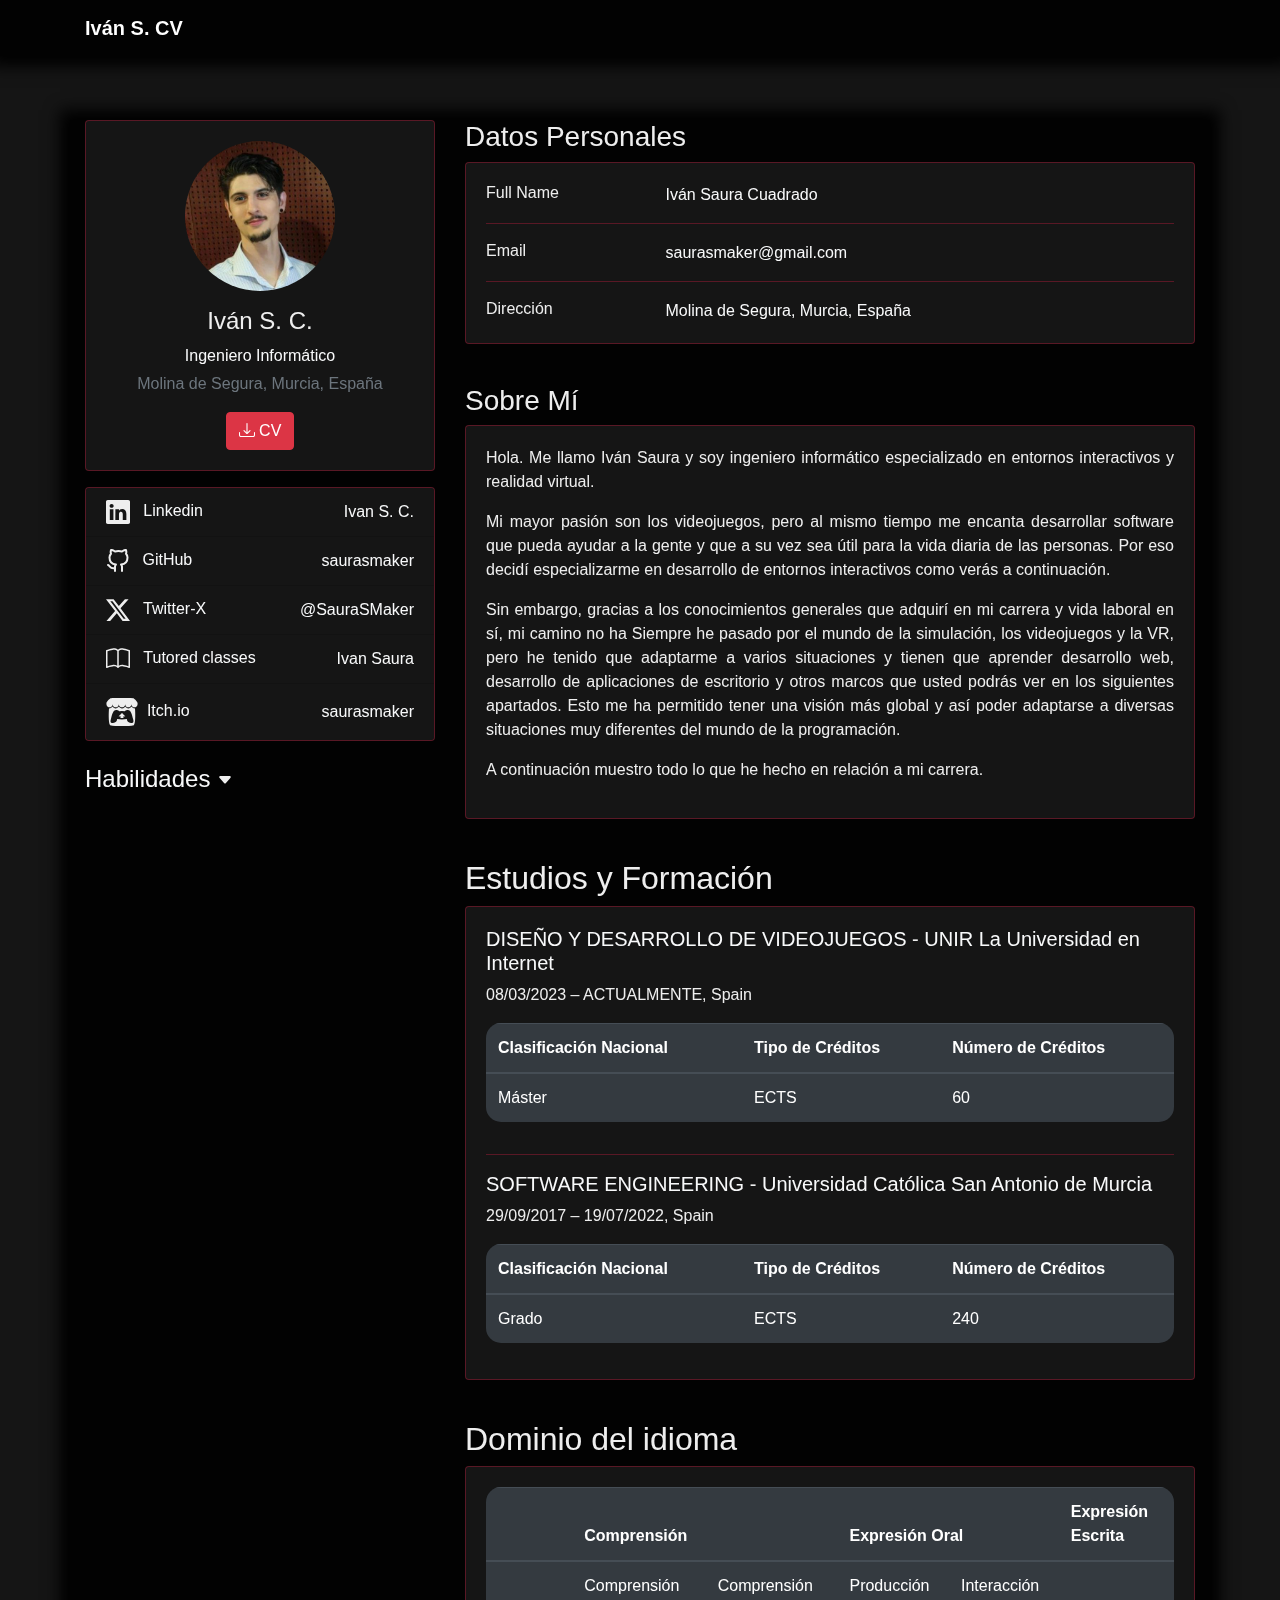
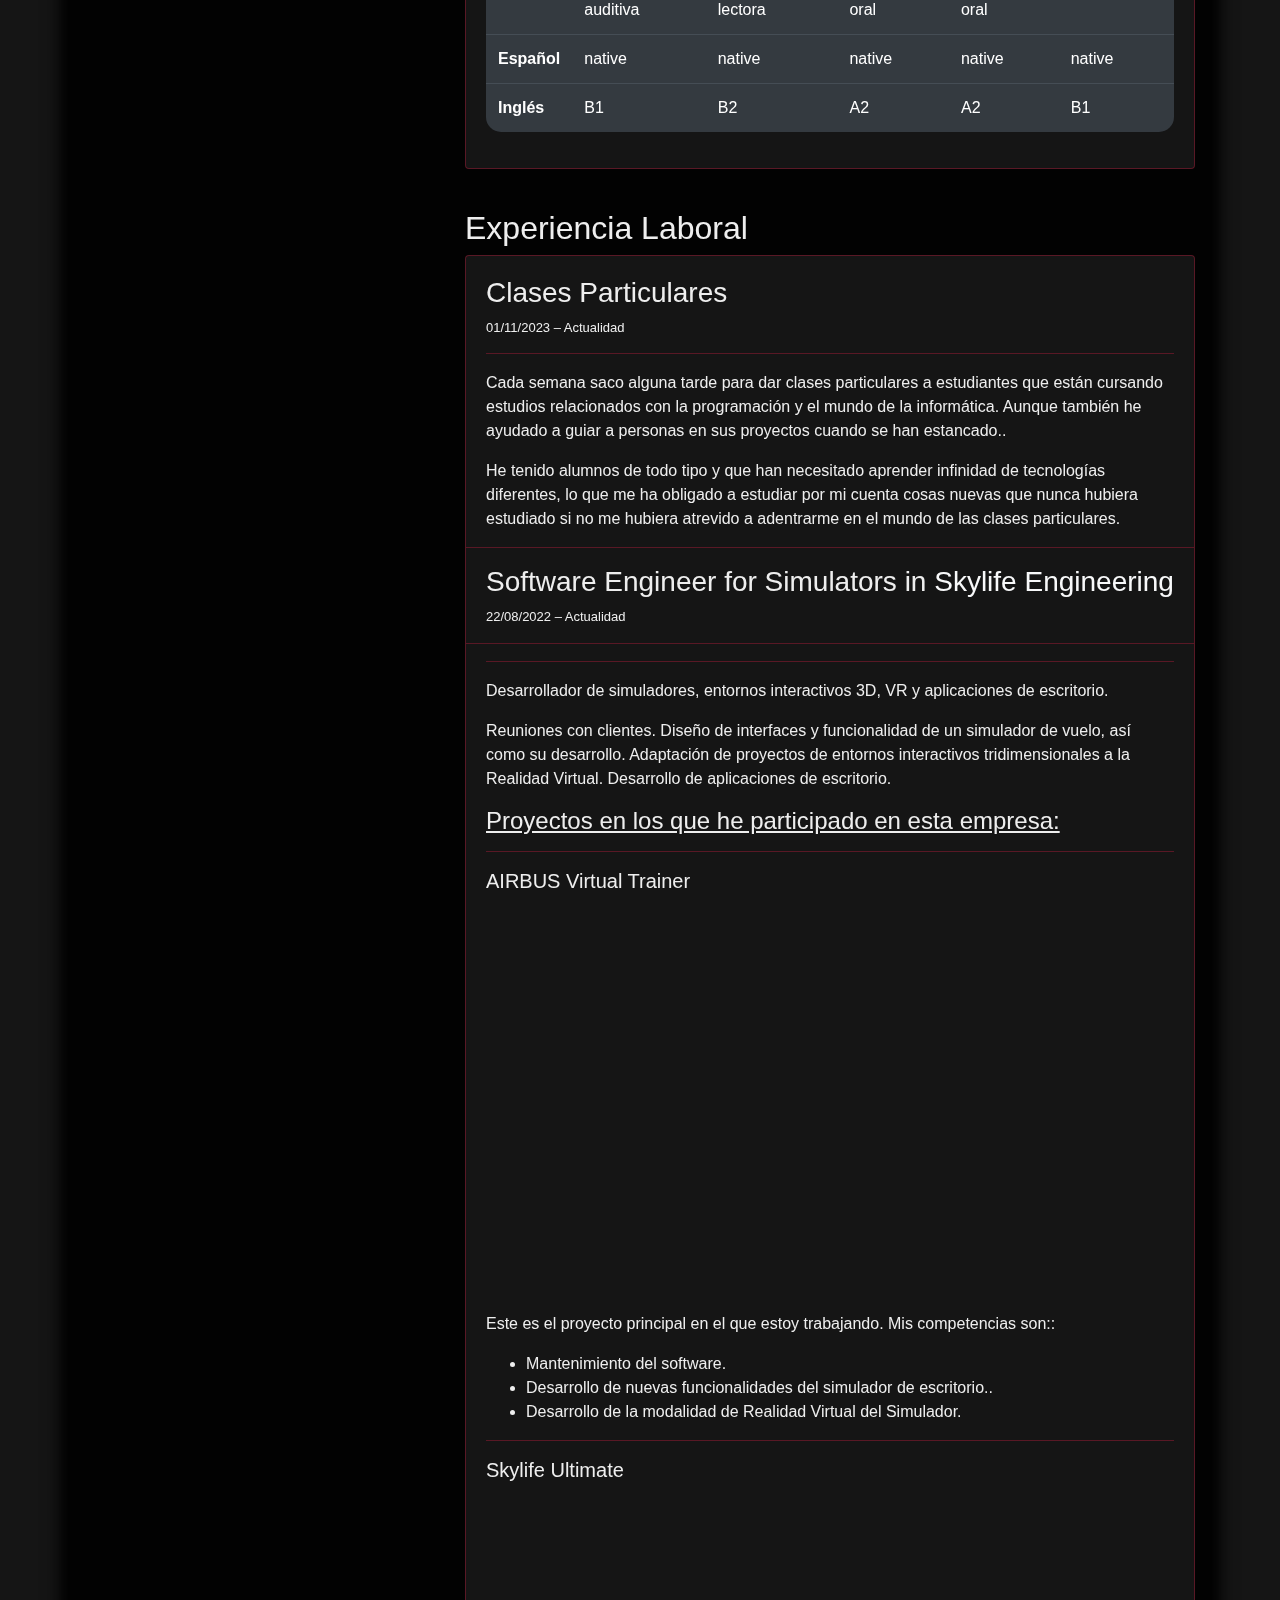
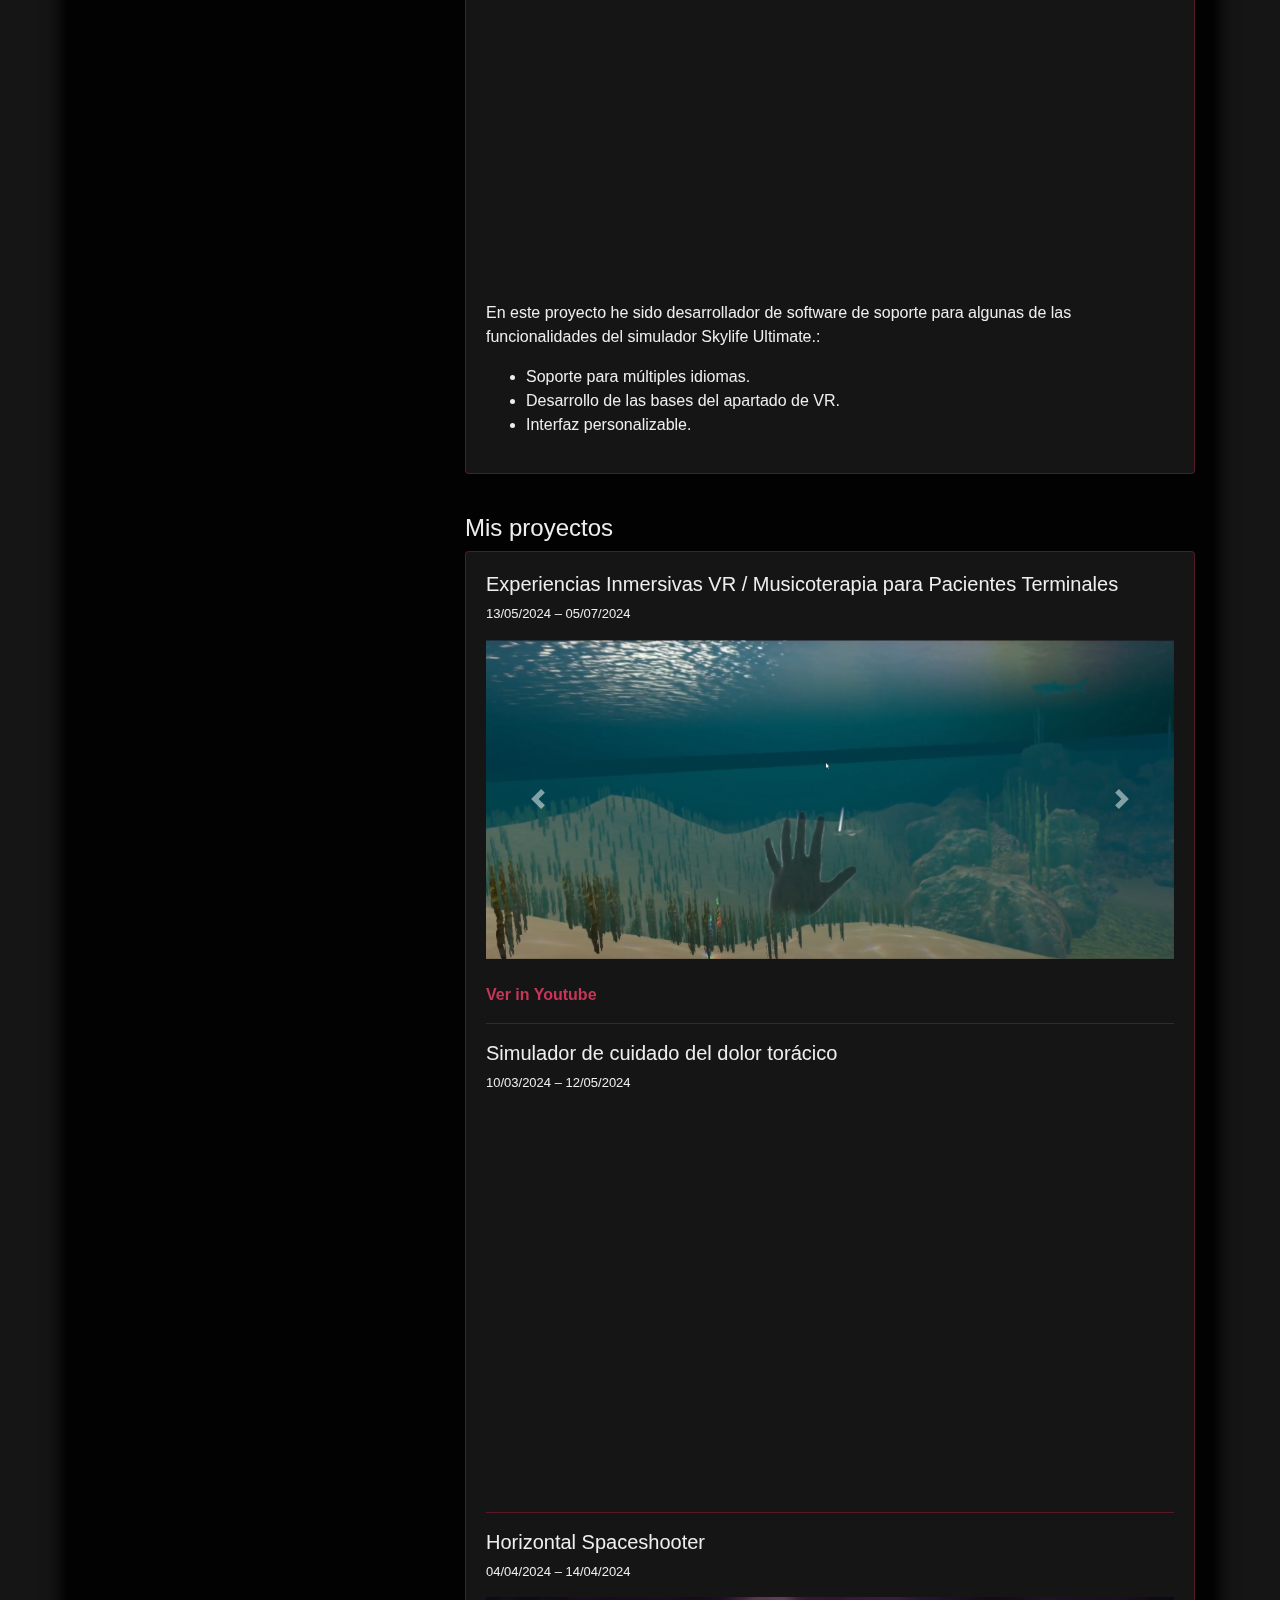
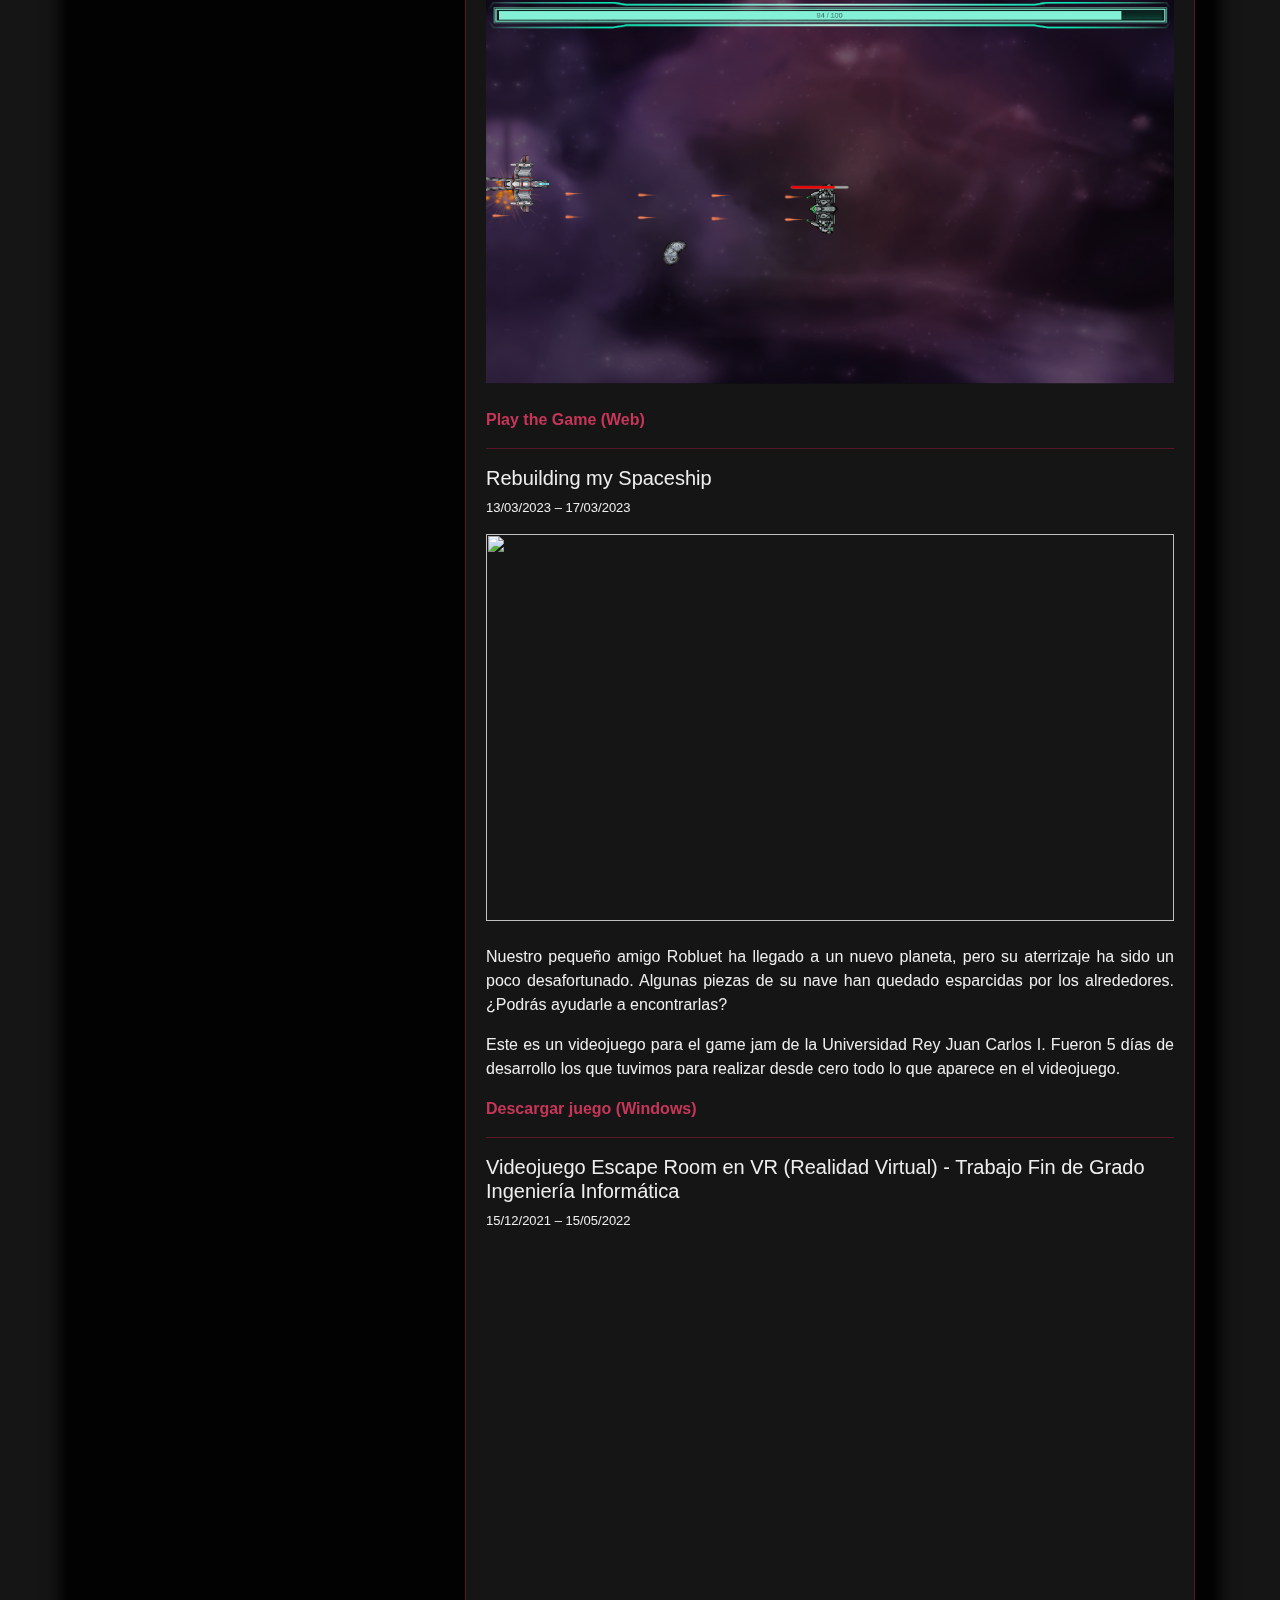
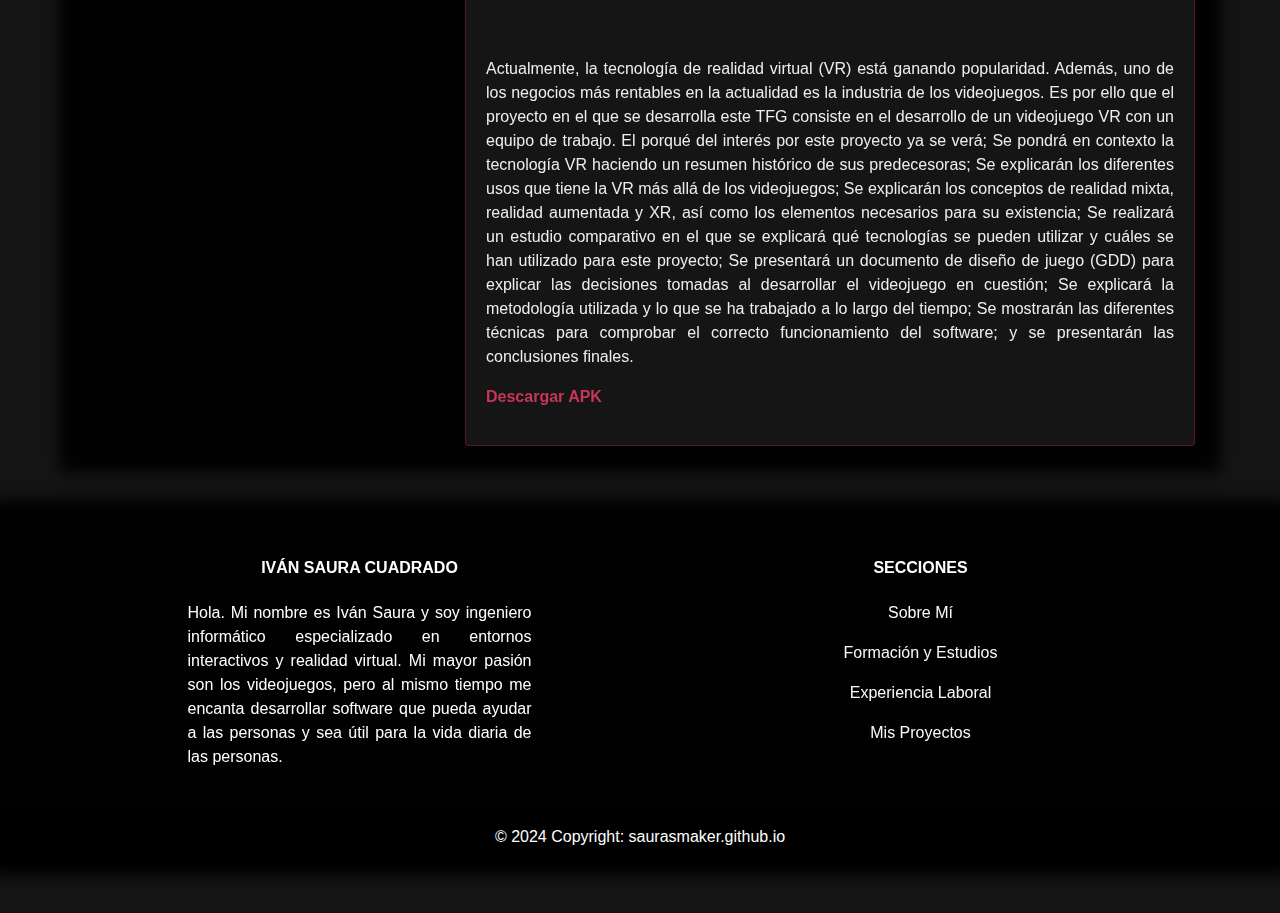
==== commit 53e2d147: "remove phone number" ====
--- a/es/index.html
+++ b/es/index.html
@@ -1399,7 +1399,7 @@
                                     (+34) 622 88 72 53
                                 </div>
                             </div>
-                            -->
+                            
                             <hr>
                             <div class="row">
                                 <div class="col-sm-3">
@@ -1409,6 +1409,7 @@
                                     <a class="text-light red-hover" href="tel:622-88-72-53">(+34) 622 88 72 53</a>
                                 </div>
                             </div>
+                            -->
                             <hr>
                             <div class="row">
                                 <div class="col-sm-3">
@@ -1950,6 +1951,7 @@
                         <hr class="w-100 clearfix d-md-none" />
 
                         <!-- Grid column -->
+                        <!--
                         <div class="col-md-4 col-lg-4 col-xl-4 mx-auto mt-4">
                             <h6 class="text-uppercase mb-4 font-weight-bold">Contacto</h6>
                             <p><a class="text-light red-hover" href="mailto:saurasmaker@gmail.com"><i
@@ -1957,6 +1959,7 @@
                             <p><a class="text-light red-hover" href="tel:622-88-72-53"><i class="fas fa-phone mr-3"></i>
                                     + 34 622 88 72 53</p>
                         </div>
+                        -->
 
                     </div>
                     <!--Grid row-->
